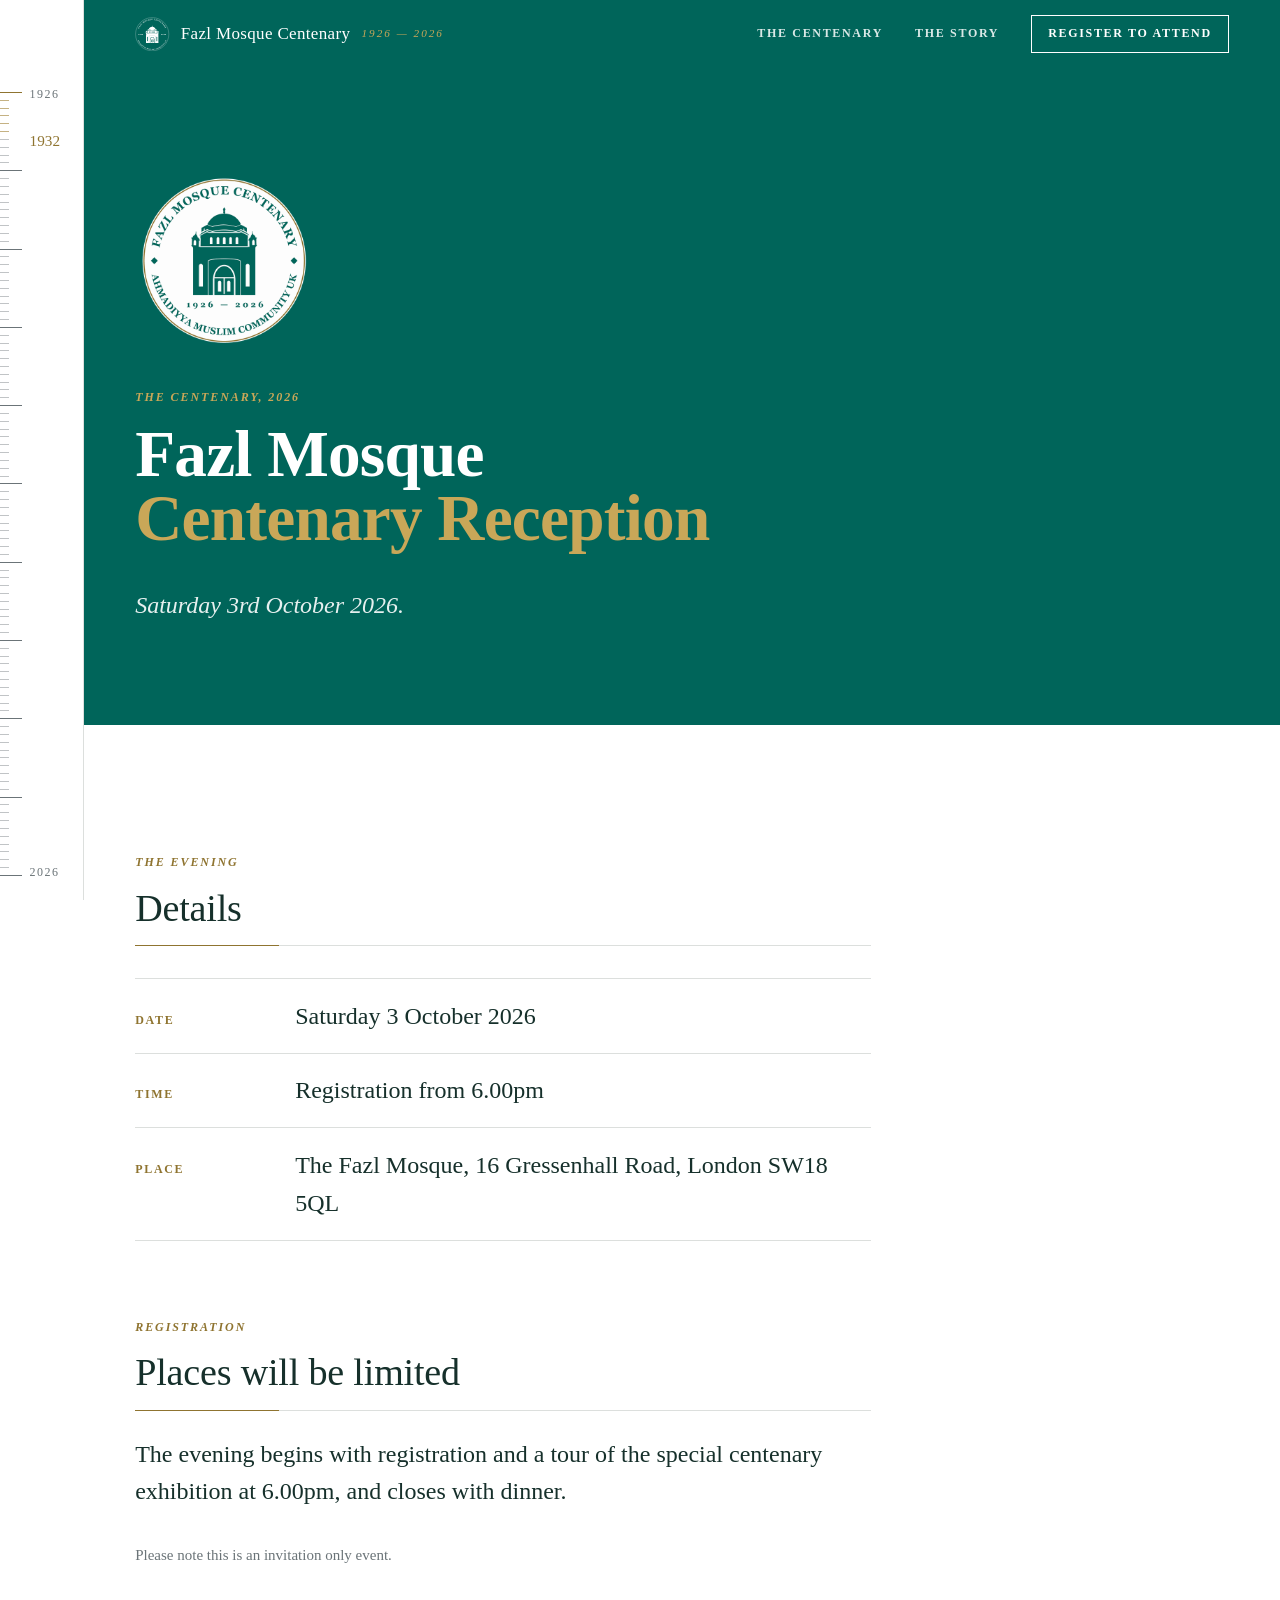
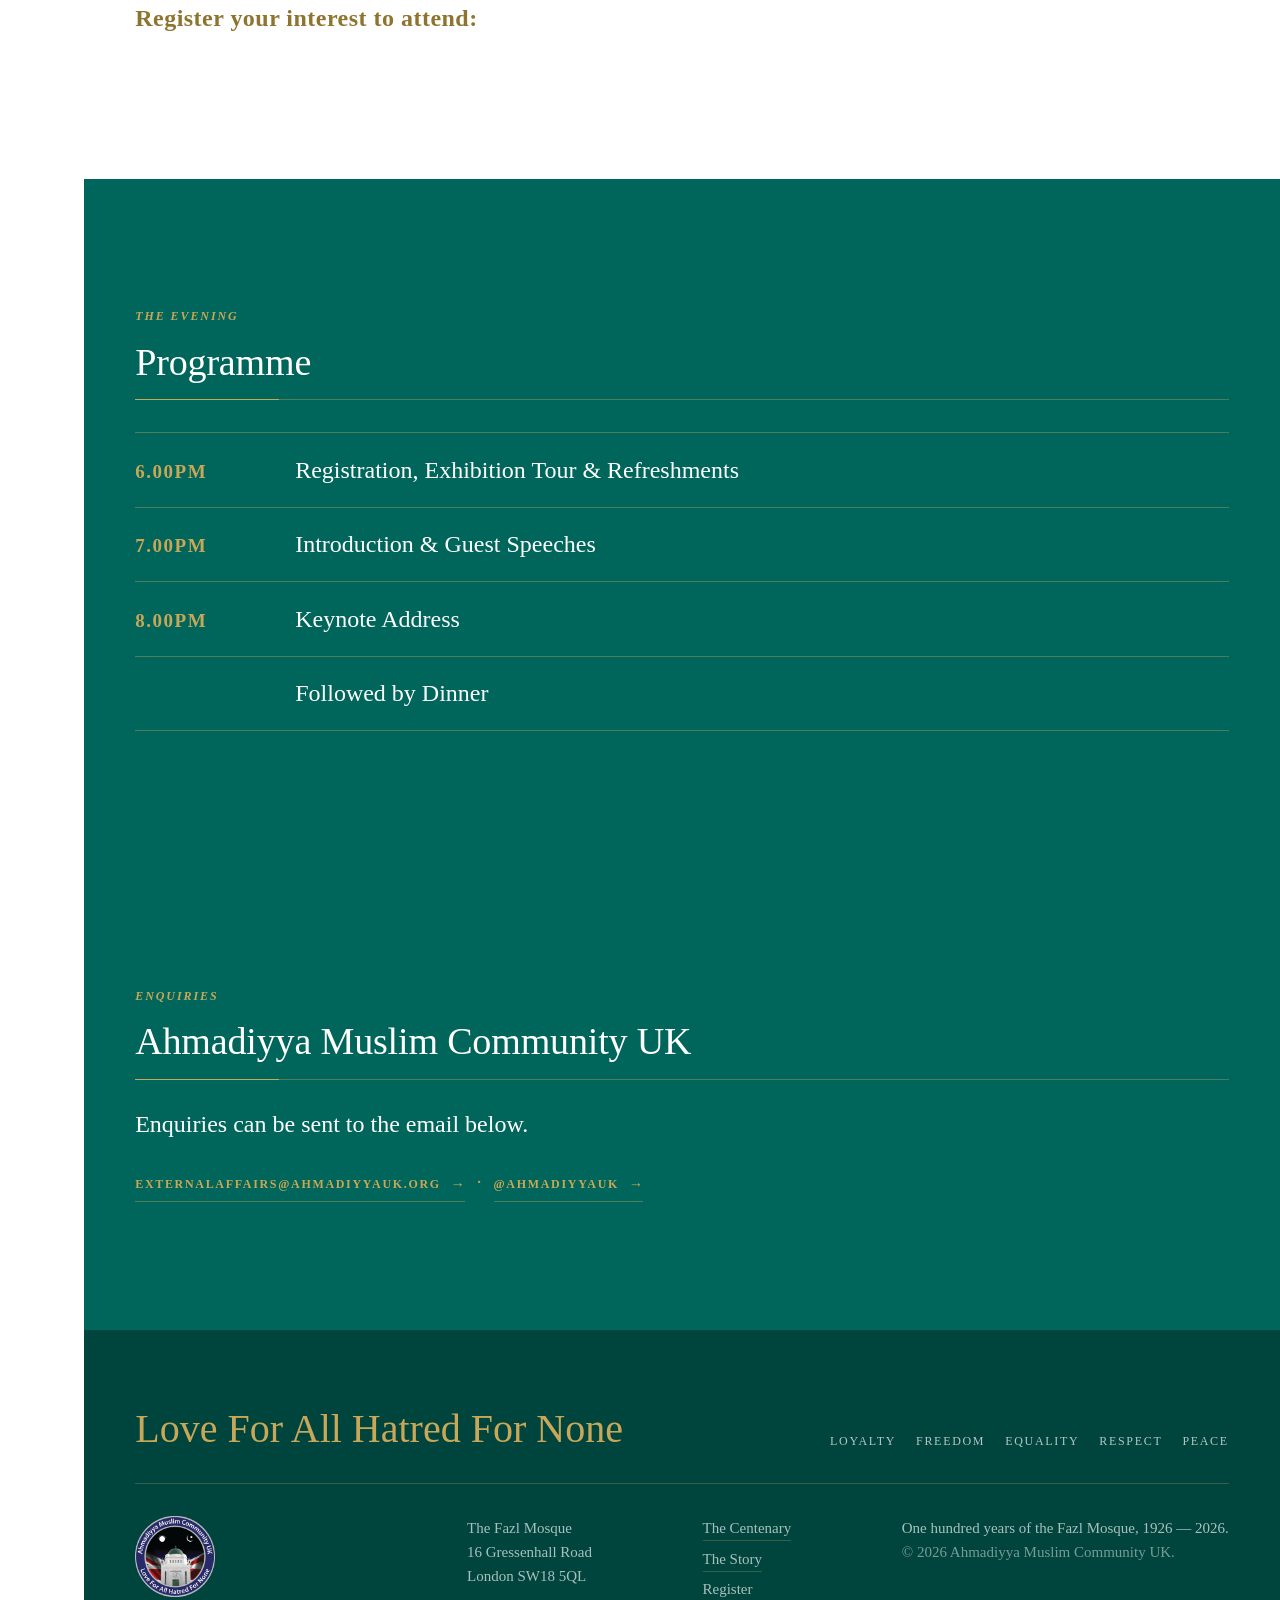
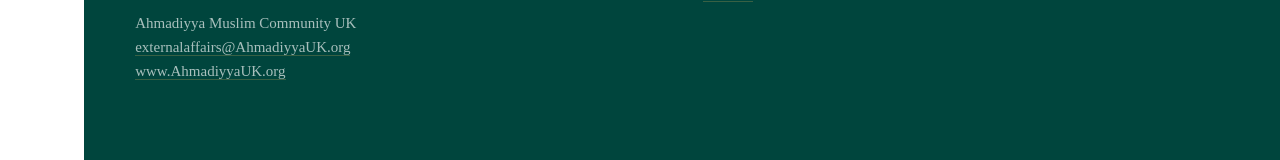
==== register/index.html @ 5133e979 "Rename the visit page to register The page is about registering, so the address and the footer link " ====
<!doctype html>
<html lang="en">
  <head>
    <meta name="robots" content="noindex, nofollow" />
    <meta charset="utf-8" />
    <meta name="viewport" content="width=device-width, initial-scale=1" />
    <title>Register — Fazl Mosque Centenary 1926 — 2026</title>
    <meta
      name="description"
      content="Details of the Fazl Mosque centenary in 2026, the venue in Southfields, and how to register when registration opens."
    />
    <meta name="theme-color" content="#00655a" />
    <meta property="og:type" content="website" />
    <meta property="og:title" content="Register — Fazl Mosque Centenary" />
    <meta
      property="og:description"
      content="Details of the Fazl Mosque centenary in 2026, the venue in Southfields, and how to register when registration opens."
    />
    <meta
      property="og:url"
      content="https://www.ahmadiyyauk.org/1926Centenary/register/"
    />
    <meta
      property="og:image"
      content="https://www.ahmadiyyauk.org/1926Centenary/assets/mosque-today.wGWmuRkt.jpg"
    />
    <link rel="icon" href="../assets/amc-uk-logo-web.CEkUakyf.png" />
    <link rel="stylesheet" href="../assets/index.jeYOXMak.css" />
  </head>

  <body>
    <a class="skip" href="#main">Skip to content</a>
    <aside class="rail" aria-hidden="true">
      <div class="rail-inner">
        <span class="rail-cap rail-cap--top" id="railCapTop">1926</span>
        <div class="rail-track">
          <span class="tick tick--decade"></span><span class="tick"></span
          ><span class="tick"></span><span class="tick"></span
          ><span class="tick"></span><span class="tick"></span
          ><span class="tick"></span><span class="tick"></span
          ><span class="tick"></span><span class="tick"></span
          ><span class="tick tick--decade"></span><span class="tick"></span
          ><span class="tick"></span><span class="tick"></span
          ><span class="tick"></span><span class="tick"></span
          ><span class="tick"></span><span class="tick"></span
          ><span class="tick"></span><span class="tick"></span
          ><span class="tick tick--decade"></span><span class="tick"></span
          ><span class="tick"></span><span class="tick"></span
          ><span class="tick"></span><span class="tick"></span
          ><span class="tick"></span><span class="tick"></span
          ><span class="tick"></span><span class="tick"></span
          ><span class="tick tick--decade"></span><span class="tick"></span
          ><span class="tick"></span><span class="tick"></span
          ><span class="tick"></span><span class="tick"></span
          ><span class="tick"></span><span class="tick"></span
          ><span class="tick"></span><span class="tick"></span
          ><span class="tick tick--decade"></span><span class="tick"></span
          ><span class="tick"></span><span class="tick"></span
          ><span class="tick"></span><span class="tick"></span
          ><span class="tick"></span><span class="tick"></span
          ><span class="tick"></span><span class="tick"></span
          ><span class="tick tick--decade"></span><span class="tick"></span
          ><span class="tick"></span><span class="tick"></span
          ><span class="tick"></span><span class="tick"></span
          ><span class="tick"></span><span class="tick"></span
          ><span class="tick"></span><span class="tick"></span
          ><span class="tick tick--decade"></span><span class="tick"></span
          ><span class="tick"></span><span class="tick"></span
          ><span class="tick"></span><span class="tick"></span
          ><span class="tick"></span><span class="tick"></span
          ><span class="tick"></span><span class="tick"></span
          ><span class="tick tick--decade"></span><span class="tick"></span
          ><span class="tick"></span><span class="tick"></span
          ><span class="tick"></span><span class="tick"></span
          ><span class="tick"></span><span class="tick"></span
          ><span class="tick"></span><span class="tick"></span
          ><span class="tick tick--decade"></span><span class="tick"></span
          ><span class="tick"></span><span class="tick"></span
          ><span class="tick"></span><span class="tick"></span
          ><span class="tick"></span><span class="tick"></span
          ><span class="tick"></span><span class="tick"></span
          ><span class="tick tick--decade"></span><span class="tick"></span
          ><span class="tick"></span><span class="tick"></span
          ><span class="tick"></span><span class="tick"></span
          ><span class="tick"></span><span class="tick"></span
          ><span class="tick"></span><span class="tick"></span
          ><span class="tick tick--decade"></span>
        </div>
        <div class="rail-clip">
          <div class="rail-track">
            <span class="tick tick--decade"></span><span class="tick"></span
            ><span class="tick"></span><span class="tick"></span
            ><span class="tick"></span><span class="tick"></span
            ><span class="tick"></span><span class="tick"></span
            ><span class="tick"></span><span class="tick"></span
            ><span class="tick tick--decade"></span><span class="tick"></span
            ><span class="tick"></span><span class="tick"></span
            ><span class="tick"></span><span class="tick"></span
            ><span class="tick"></span><span class="tick"></span
            ><span class="tick"></span><span class="tick"></span
            ><span class="tick tick--decade"></span><span class="tick"></span
            ><span class="tick"></span><span class="tick"></span
            ><span class="tick"></span><span class="tick"></span
            ><span class="tick"></span><span class="tick"></span
            ><span class="tick"></span><span class="tick"></span
            ><span class="tick tick--decade"></span><span class="tick"></span
            ><span class="tick"></span><span class="tick"></span
            ><span class="tick"></span><span class="tick"></span
            ><span class="tick"></span><span class="tick"></span
            ><span class="tick"></span><span class="tick"></span
            ><span class="tick tick--decade"></span><span class="tick"></span
            ><span class="tick"></span><span class="tick"></span
            ><span class="tick"></span><span class="tick"></span
            ><span class="tick"></span><span class="tick"></span
            ><span class="tick"></span><span class="tick"></span
            ><span class="tick tick--decade"></span><span class="tick"></span
            ><span class="tick"></span><span class="tick"></span
            ><span class="tick"></span><span class="tick"></span
            ><span class="tick"></span><span class="tick"></span
            ><span class="tick"></span><span class="tick"></span
            ><span class="tick tick--decade"></span><span class="tick"></span
            ><span class="tick"></span><span class="tick"></span
            ><span class="tick"></span><span class="tick"></span
            ><span class="tick"></span><span class="tick"></span
            ><span class="tick"></span><span class="tick"></span
            ><span class="tick tick--decade"></span><span class="tick"></span
            ><span class="tick"></span><span class="tick"></span
            ><span class="tick"></span><span class="tick"></span
            ><span class="tick"></span><span class="tick"></span
            ><span class="tick"></span><span class="tick"></span
            ><span class="tick tick--decade"></span><span class="tick"></span
            ><span class="tick"></span><span class="tick"></span
            ><span class="tick"></span><span class="tick"></span
            ><span class="tick"></span><span class="tick"></span
            ><span class="tick"></span><span class="tick"></span
            ><span class="tick tick--decade"></span><span class="tick"></span
            ><span class="tick"></span><span class="tick"></span
            ><span class="tick"></span><span class="tick"></span
            ><span class="tick"></span><span class="tick"></span
            ><span class="tick"></span><span class="tick"></span
            ><span class="tick tick--decade"></span>
          </div>
        </div>
        <span class="rail-year" id="railYear">1926</span>
        <span class="rail-cap rail-cap--bottom" id="railCapBottom">2026</span>
      </div>
    </aside>
    <header class="bar" id="bar">
      <a
        class="bar-mark"
        href="../"
        aria-label="Fazl Mosque Centenary 1926 — 2026"
      >
        <span class="seal bar-seal">
          <svg
            width="84mm"
            height="84mm"
            viewBox="0 0 480 480"
            role="img"
            aria-label="The Fazl Mosque Centenary 1926–2026 — London's first purpose-built mosque"
            style="display: block"
          >
            <g>
              <circle
                cx="240"
                cy="240"
                r="232"
                fill="none"
                stroke="currentColor"
                stroke-width="3"
              ></circle>
              <g
                transform="translate(148.7265159574468 119) scale(0.48404255319148937) translate(-351 -302)"
              >
                <g>
                  <path
                    d="M478.36,567.22l2.14,2.15.05,9.03h4.69s.25-9.15.25-9.15c2.5-1.35,2.77-4.21,5.5-4.3,1.24-.04,2.47.66,3.4,1.7l2.6,2.92.29,8.47,4.45-.05.22-8.6c2.92-2.27,2.87-4.85,6.44-4.32,1.21.18,2.13,1.08,2.85,2.33l2.12,2.1.11,8.49h4.37s.12-8.41.12-8.41c2.51-1.61,2.65-3.87,4.93-4.4,1.43-.34,2.92.15,3.99,1.31l2.9,3.14.14,9.02,4.7-.02-.06-9.23c2.94-2.06,2.95-4.92,6.53-4.33,1.18.2,1.92,1.27,2.88,2.27l2.09,2.18.08,8.91,4.5-.06.44-9.12c2.99-2.24,2.92-4.8,6.53-4.2,1.17.19,1.81,1.41,2.76,2.42l2.02,2.16.05,9,4.58-.05.2-9.33c3-1.94,2.92-4.88,6.57-4.19,1.24.23,2.05,1.14,2.78,2.43l1.94,1.93.15,8.98h4.72s.18-9.26.18-9.26c2.52-1.23,2.65-3.77,5.22-4.13,1.28-.18,2.55.21,3.44,1.18l3.01,3.29v9.01s4.42.01,4.42.01l.39-9.38c2.85-1.71,3.02-4.6,6.52-4.12,1.18.16,2.12,1.09,2.84,2.34l2.05,2.23.18,8.39h4.68s.12-8.67.12-8.67l2.12-2.02c.85-1.55,1.94-2.45,3.55-2.44,1.74,0,2.91.93,3.75,2.6l1.89,1.92.1,8.62h4.77s.16-8.44.16-8.44l2.26-2.68c1.02-1.21,2.08-2.06,3.57-1.98s2.61,1.02,3.47,2.5l2.09,2.17.04,8.44h4.87s.17-8.89.17-8.89c2.79-1.6,2.55-4.43,5.88-4.21,1.3.08,2.11,1.1,3.14,2.12l2.31,2.28.05,8.69h4.63s.17-8.64.17-8.64l2.46-2.69c.97-1.06,2.1-1.76,3.41-1.66s2.11,1.05,3.05,2.11l2.19,2.48.18,8.44,4.82.04.05-8.51,2.1-2.19c.81-1.48,1.94-2.39,3.47-2.38s2.72.84,3.55,2.28l2.12,2.13.27,12.74h3.86s.03-50.15.03-50.15c-.87-.35-1.51.16-1.88.69l-2.78,3.91c-.48.67-1.21,1.02-1.9.85-2.22-.52-1.07-3.8-2.94-4.19l-3.8-.8c-.67-.14-1.06-.76-1.22-1.15-.68-1.64,1.82-3.52,1.78-4.65l-1.1-34.01-4.03-.28-1.13-3,8.12-14.17,3.15-.08,2.68-6.73c.82-3.84,2.19-7.03,5-9.86,1.15-1.16,1.88-3.26,1.93-4.94l.32-10.41c.03-.85-1.12-1.52-.17-2.44.57-.56,1.15-1.2,2.05-.69.7.39,1.45,1.21.96,2.16-.4.77-.79,1.55-.6,2.54l1.34,7.3,1.87,2.89c.46,1.73,1.62,2.98,3,4l5.44,4.04c4.08,3.03,4.27,8.03,7.02,12.01l7.72.09-4.54,7.33.54,35.51,2.84.06c.22,2.35-1.08,4.37-2.84,5.81l-4.54,3.71c.23,2.23-1.09,4.07-1.46,6.3l-.07,268.66-113.49-.17.07-95.21c-.7-8.61-2.14-16.69-4.66-24.86-2.89-9.39-7.02-18.01-12.59-26.03-4.22-6.08-9.08-10.92-15.02-15.28-10.02-7.36-21.91-11.36-34.47-10.54-17.15,1.11-34.01,11.83-43.88,25.83-10.64,14.88-16.95,32.5-18.41,50.85l-.15,94.14c0,.51.04.72-.1.93-.11.16-.3.2-.82.2l-111.28.4c-.61,0-.91.11-1.28-.07-.22-.11-.14-.53-.14-1.15v-209.37s.08-58.4.08-58.4l-2.39-5.89-5.25-4.17c-1.24-1.53-2.38-2.93-1.94-5.1.79.11,1.56.31,2.54.06l.68-34.53-4.87-7.9c-.18-.29-.11-.48.03-.54.18-.08.59-.08.81-.08h5.84s3.22-4.83,3.22-4.83c3.63-7.93,9.4-9.03,12.2-12.14,1.38-1.53,2.74-3.52,3.13-5.57l1.62-8.61c.1-.54-1.16-1.32-.88-1.79.41-.68.83-1.25,1.3-1.55.86-.57,1.58.39,2.03.74,1.35,1.05.08,1.69,0,2.48-.4,3.68-.02,7.36.31,11.04.19,2.1,1.13,3.82,2.52,5.23,2.3,2.33,3.27,4.98,3.95,8.14.5,2.33,1.92,5.22,3.52,6.95,1.51.21,2.69.04,3.66,1.66l6.82,11.44c-.12,1.53-.69,2.94-1.36,4.3l-3.72.09-1.17,34.11,2.19,3.76c.32.55-.72,1.91-1.32,2.14-2.31.86-4.76-.52-4.94,2.24-.08,1.27-1.08,2.1-2.35,2.12-.96.02-1.6-.55-2.07-1.38l-.25-.44c-1.33-2.38-3.22-4.3-3.08-2.66l-.02,49.32,3.54.04c1.04.01,1.68-.76,1.72-1.79l.36-11.15c2.58-1.27,2.69-3.82,4.98-4.13,1.23-.16,2.58.23,3.45,1.27l2.7,3.22.18,8.7h4.32s.54-9.09.54-9.09c2.68-1.18,2.38-4.06,5.62-4.17,1.66-.06,3.01.88,3.82,2.46l1.98,2.19-.06,8.74,4.21-.02.67-9.22c2.95-1.64,2.88-4.68,6.52-4.1,1.36.22,2.07,1.39,2.95,2.67.6.87,1.77,1.41,1.79,2.71l.08,7.77,4.61-.02.34-9.17c2.8-1.31,2.65-4.28,6.12-4.08,1.42.08,2.29,1.14,3.34,2.32l1.98,2.22-.02,8.44,4.03.05c.25,0,.54-.05.55-.34l.23-8.28,1.89-1.94c.85-1.49,2.22-2.56,3.79-2.52,1.72.05,2.98,1.05,3.78,2.67l1.97,1.85.15,8.69,3.87.11c.31,0,.67-.1.67-.46l.1-8.37,2.06-2.07c.78-1.47,1.82-2.49,3.3-2.59,1.7-.12,3.03.74,3.9,2.28Z"
                    fill="currentColor"
                  />
                  <path
                    d="M714.49,518l-14.57.57-.44-19.37c.46-4.75,2.88-8.91,6.4-11.99,1.03-.43,1.86-.02,2.67.65,3.17,2.58,4.79,6.36,5.32,10.47l.62,19.67Z"
                    fill="var(--band-bg, var(--brand-dome-deep))"
                  />
                  <path
                    d="M378.54,519.62l-14.6-.53.92-20.78c.19-4.28,3.93-7.59,7.52-9.82,3.99,2.66,6.42,6.77,6.87,11.46l-.7,19.68Z"
                    fill="var(--band-bg, var(--brand-dome-deep))"
                  />
                  <polygon
                    points="674.57 532.5 637.79 532.51 637.54 523.02 440.46 523.01 440.3 532.49 404.1 532.51 405.02 481.03 403.45 477.41 403.51 463.39 441.04 444.56 451.49 448.01 626.41 447.98 637.31 444.76 675.02 463.19 675.12 477.75 673.94 480.7 674.57 532.5"
                    fill="currentColor"
                  />
                  <path
                    d="M543.7,401.07c-24.9-.96-49.06,2.29-72.61,9.67l-28.28-10.99c2.58-5.33,5.55-10.06,8.93-14.8,4.9-6.85,10.06-13.17,16.2-18.95,19.05-17.89,42.05-26.2,67.9-27.26l.9-2.11-2.54-2.74c-1.13-1.22.95-2.31.92-3.24l-.37-9.66c-.04-1.05-.95-1.99-1.45-2.76-1.88-2.9.45-3.94,2.05-6-.86-2.14-.32-4.29,1.86-5.32.3-.14.74-.46.92-.66.21-.23-.27-1.1-.12-1.39l1.61-3.19c.47,1.34.67,1.96,1.31,2.97l.44,1.63c2.1.68,3.74,2.7,3.29,4.88l-.46,1.21c-.2.52,2.57,1.56,2.8,3.22.42,2.93-2.33,3.83-2.37,5.09l-.22,8.76c-.02.81.39,1.53.9,2.05,1.66,1.71-.93,2.79-2.42,5.09.22.73.52,1.38.99,2.02,26.14,1.32,49.3,9.78,68.27,28.04,9.82,9.47,17.57,20.72,23.52,32.97l-28.34,12.37c-20.62-6.14-41.76-10-63.64-10.9Z"
                    fill="currentColor"
                  />
                  <path
                    d="M607.32,438.22l-29.08-6.06c-26.31-4.2-52.77-4.04-79,.6l-27.64,4.9-29.42-10.78-14.44,6.96.04-9.51c0-.48-.12-1-.35-1.18-.39-.32-1.05-.36-1.6-.11-1.55.69-2.14,2.35-2.33,4.01l-.37,8.79-13.66,6.87-.08-22.66,5.74-3.2,27.44-14.64,29.48,12.13c21.76-6.84,43.89-10.4,66.55-10.58,23.43.24,46.5,3.9,68.83,10.74l28.3-12.5,33.56,17.46.2,23.33-14.36-7.02-.54-7.94c.03-3.03-1.8-5.78-3.56-5.16-.43.15-.85.79-.84,1.44l.2,9.48-14.2-6.78-28.86,11.4Z"
                    fill="currentColor"
                  />
                  <path
                    d="M536.66,442.55l-64.64-.05,27.56-5.48c29.5-4.75,61-2.98,90.32,2.39l16.59,3.12h-69.83Z"
                    fill="currentColor"
                  />
                  <path
                    d="M680.89,460.44l-11.89-5.9-31.27-15.77c-.98-.5-1.6-.38-2.53-.04l-9.15,3.39-18.65.39,10.95-3.85,16.51-5.62c.81-.28,1.72-.29,2.5.09l14.93,7.24,19.74,9.39.8,3.85,9.1,4.62c.28.68-.4,1.77-1.03,2.2Z"
                    fill="currentColor"
                  />
                  <path
                    d="M438.1,434.7c3.28-.78,4.94-.81,8.32.06,6,1.75,11.91,3.72,17.73,5.9.62.26.85,1.05.42,1.61l-12.36.14c-3.25-1.69-6.59-3.21-10.02-4.58l-.84.02c-4.3,2.4-8.6,4.77-12.88,7.11-3.56,1.86-7.06,3.9-10.5,6.11-3.38,1.44-6.68,3.12-9.9,5.03-.97.32-1.11,0-1.41-.77-.85-2.19,1.82-4.73,3.25-5.95,7.61-3.54,15.03-7.36,22.26-11.46,1.07-.11,1.86-.6,2.37-1.47l3.57-1.74Z"
                    fill="currentColor"
                  />
                  <path
                    d="M434.53,436.44c-.03.58-.15,1.16-.43,1.4-.36.3-1.08.18-1.66.26-.75.1-1.22,1.3-1.86,1.61l-5.82,2.9-2.35,1.23-7.26,3.65c-1.46.73-2.83,1.52-4.39,1.92-.63.16-.76,1.1-1.09,1.31-1.68,1.1-2.99,2.71-2.34,4.94l3.6-1.7c1.16-.96,1.57-1.37,3.11-1.79.77-.21,1.64-1.64,2.9-1.32,1.36.34,1.72-1.3,2.33-1.62,1.11-.57,2.42-1.05,3.56-1.71l3.14-1.82c.51-.3,1.43-.79,1.86-1.36,1.57.12,2.82-1.06,4.04-1.8l5.29-3.19,4.78-2.44c.96.45,1.82,1.33,2.81,1.43,1.32.14,1.87.82,3.01,1.3l2.5,1.03c.85.35,1.56.65,2.04,1.56l11.65-.08c.22,0,.19-.89-.08-.93-.14-.02-.4-.09-.65-.21l-4.37-2c-1.04-.47-1.58-.84-2.86-.8-.58.02-1.77-.6-2.31-.74l-2.56-.65c-3.24-1.28-6.56-2.73-10.2-1.99-1.02.21-2.01.83-2.82-.14,1.08-.53,2.74-1.83,4.14-1.6l14.32,4.38,15.02,5.03-19.71.1-10.24-4.26-42.86,23.71c-.91-.28-1.4-.8-1.8-1.44l9.1-5,.3-3.12c.15-1.58.99-2.39,2.35-3.08l25.82-12.98Z"
                    fill="currentColor"
                  />
                  <rect
                    x="379.24"
                    y="527.63"
                    width="327.74"
                    height="63.23"
                    fill="currentColor"
                  />
                  <rect
                    x="434.48"
                    y="487.03"
                    width="209.06"
                    height="52.72"
                    fill="currentColor"
                  />
                  <rect
                    x="395.42"
                    y="635.84"
                    width="22.13"
                    height="117.6"
                    fill="var(--band-bg, var(--brand-dome-deep))"
                  />
                  <circle
                    cx="406.49"
                    cy="635.84"
                    r="11.06"
                    fill="var(--band-bg, var(--brand-dome-deep))"
                  />
                  <rect
                    x="662.81"
                    y="635.84"
                    width="22.13"
                    height="117.6"
                    fill="var(--band-bg, var(--brand-dome-deep))"
                  />
                  <circle
                    cx="673.87"
                    cy="635.84"
                    r="11.06"
                    fill="var(--band-bg, var(--brand-dome-deep))"
                  />
                  <rect
                    x="532.3"
                    y="481.67"
                    width="15.4"
                    height="29.26"
                    fill="var(--band-bg, var(--brand-dome-deep))"
                  />
                  <ellipse
                    cx="540"
                    cy="481.67"
                    rx="7.7"
                    ry="9.85"
                    fill="var(--band-bg, var(--brand-dome-deep))"
                  />
                  <rect
                    x="496.1"
                    y="481.82"
                    width="15.4"
                    height="29.26"
                    fill="var(--band-bg, var(--brand-dome-deep))"
                  />
                  <ellipse
                    cx="503.8"
                    cy="481.82"
                    rx="7.7"
                    ry="9.85"
                    fill="var(--band-bg, var(--brand-dome-deep))"
                  />
                  <rect
                    x="457.09"
                    y="481.67"
                    width="15.4"
                    height="29.26"
                    fill="var(--band-bg, var(--brand-dome-deep))"
                  />
                  <ellipse
                    cx="464.79"
                    cy="481.67"
                    rx="7.7"
                    ry="9.85"
                    fill="var(--band-bg, var(--brand-dome-deep))"
                  />
                  <rect
                    x="568.5"
                    y="481.67"
                    width="15.4"
                    height="29.26"
                    fill="var(--band-bg, var(--brand-dome-deep))"
                  />
                  <ellipse
                    cx="576.2"
                    cy="481.67"
                    rx="7.7"
                    ry="9.85"
                    fill="var(--band-bg, var(--brand-dome-deep))"
                  />
                  <rect
                    x="604.7"
                    y="481.67"
                    width="15.4"
                    height="29.26"
                    fill="var(--band-bg, var(--brand-dome-deep))"
                  />
                  <ellipse
                    cx="612.4"
                    cy="481.67"
                    rx="7.7"
                    ry="9.85"
                    fill="var(--band-bg, var(--brand-dome-deep))"
                  />
                  <line
                    x1="402.49"
                    y1="526.11"
                    x2="675.53"
                    y2="526.11"
                    fill="none"
                    stroke="var(--band-bg, var(--brand-dome-deep))"
                    stroke-width="5"
                    stroke-miterlimit="10"
                  />
                  <rect
                    x="361.5"
                    y="794.7"
                    width="356.13"
                    height="8"
                    fill="currentColor"
                  />
                  <path
                    d="M447.65,802.7 L447.65,608.98 A92.35,13.99 0 0 1 632.3499999999999,608.98 L632.3499999999999,802.7"
                    fill="none"
                    stroke="var(--band-bg, var(--brand-dome-deep))"
                    stroke-width="3.5"
                    stroke-miterlimit="10"
                  />
                  <rect
                    x="467.31"
                    y="603.24"
                    width="145.08"
                    height="22.51"
                    fill="currentColor"
                  />
                  <rect
                    x="469.56500000000005"
                    y="624"
                    width="140"
                    height="178.70000000000005"
                    fill="currentColor"
                  />
                  <path
                    d="M475.56500000000005,802.7 L475.56500000000005,714 A64,84 0 0 1 603.565,714 L603.565,802.7 Z"
                    fill="var(--band-bg, var(--brand-dome-deep))"
                  />
                  <path
                    d="M483.56500000000005,802.7 L483.56500000000005,714 A56,76 0 0 1 595.565,714 L595.565,802.7 Z"
                    fill="currentColor"
                  />
                  <rect
                    x="484.52"
                    y="700"
                    width="110.08"
                    height="7"
                    fill="var(--band-bg, var(--brand-dome-deep))"
                  />
                  <rect
                    x="536.065"
                    y="707"
                    width="7"
                    height="88.70000000000005"
                    fill="var(--band-bg, var(--brand-dome-deep))"
                  />
                  <rect
                    x="503.81500000000005"
                    y="730.5"
                    width="19"
                    height="51.200000000000045"
                    fill="var(--band-bg, var(--brand-dome-deep))"
                  />
                  <circle
                    cx="513.315"
                    cy="730.5"
                    r="9.5"
                    fill="var(--band-bg, var(--brand-dome-deep))"
                  />
                  <rect
                    x="556.315"
                    y="730.5"
                    width="19"
                    height="51.200000000000045"
                    fill="var(--band-bg, var(--brand-dome-deep))"
                  />
                  <circle
                    cx="565.815"
                    cy="730.5"
                    r="9.5"
                    fill="var(--band-bg, var(--brand-dome-deep))"
                  />
                </g>
              </g>
              <g>
                <defs>
                  <path
                    id="fm-top"
                    d="M 42.599999999999994,240 A 197.4,197.4 0 1 1 437.4,240"
                  ></path>
                  <path
                    id="fm-bot"
                    d="M 20.5,240 A 219.5,219.5 0 0 0 459.5,240"
                  ></path>
                </defs>
                <text
                  fill="currentColor"
                  font-family="Georgia, &#34;Times New Roman&#34;, serif"
                  font-size="28.1"
                  font-weight="700"
                  letter-spacing="3.75"
                >
                  <textPath
                    href="#fm-top"
                    startOffset="50%"
                    text-anchor="middle"
                  >
                    FAZL MOSQUE CENTENARY
                  </textPath>
                </text>
                <text
                  fill="currentColor"
                  font-family="Georgia, &#34;Times New Roman&#34;, serif"
                  font-size="22.6"
                  font-weight="700"
                  letter-spacing="2.7"
                >
                  <textPath
                    href="#fm-bot"
                    startOffset="50%"
                    text-anchor="middle"
                  >
                    AHMADIYYA MUSLIM COMMUNITY UK
                  </textPath>
                </text>
                <g
                  fill="currentColor"
                  font-family="Georgia, &#34;Times New Roman&#34;, serif"
                  font-size="32"
                  font-weight="700"
                  letter-spacing="2"
                >
                  <text x="80" y="250.8928" text-anchor="middle">1926</text>
                  <text x="400" y="250.8928" text-anchor="middle">2026</text>
                </g>
              </g>
            </g>
          </svg>
        </span>
        <span class="bar-name">Fazl Mosque Centenary</span>
        <span class="bar-years">1926 — 2026</span>
      </a>
      <nav class="bar-nav" aria-label="Primary">
        <a href="../">The Centenary</a
        ><a href="../story/">The Story</a>
        <a class="bar-cta" href="../register/" aria-label="Register to Attend"
          >Register<span class="bar-cta-rest"> to Attend</span></a
        >
      </nav>
      <span class="bar-progress" aria-hidden="true"></span>
    </header>
    <main id="main">
      <header class="pagehead">
        <div class="shell">
          <img
            class="hero-logo"
            src="../assets/fazl-mosque-centenary-logo.YpLPj1mH.png"
            alt="Fazl Mosque Centenary 1926 — 2026, Ahmadiyya Muslim Community UK"
            width="512"
            height="512"
          />
          <p class="kicker">The centenary, 2026</p>
          <h1 class="hero-title">
            <span><i>Fazl Mosque</i></span
            ><span><i>Centenary Reception</i></span>
          </h1>
          <p class="pagehead-standfirst">Saturday 3rd October 2026.</p>
        </div>
      </header>
      <section class="band">
        <div class="shell">
          <div class="visit-column">
            <div class="rv">
              <p class="kicker">The evening</p>
              <h2 class="display ruled">Details</h2>
              <dl class="ledger">
                <div>
                  <dt>Date</dt>
                  <dd>Saturday 3 October 2026</dd>
                </div>
                <div>
                  <dt>Time</dt>
                  <dd>Registration from 6.00pm</dd>
                </div>
                <div>
                  <dt>Place</dt>
                  <dd>The Fazl Mosque, 16 Gressenhall Road, London SW18 5QL</dd>
                </div>
              </dl>
            </div>
            <div class="rv register-block" style="--i: 1">
              <p class="kicker">Registration</p>
              <h2 class="display ruled">Places will be limited</h2>
              <p class="lede" style="margin: 1.6rem 0 2rem">
                The evening begins with registration and a tour of the special
                centenary exhibition at 6.00pm, and closes with dinner.
              </p>
              <p class="small" style="margin: 0">
                Please note this is an invitation only event.
              </p>
              <p class="register-label">Register your interest to attend:</p>
              <div class="register-form">
                <script
                  src="https://www.cognitoforms.com/f/seamless.js"
                  data-key="_VXtg_3ApE6WDO9IGVdzrA"
                  data-form="90"
                ></script>
              </div>
            </div>
          </div>
        </div>
      </section>
      <section class="band band--green">
        <div class="shell">
          <div class="rv">
            <p class="kicker">The evening</p>
            <h2 class="display ruled">Programme</h2>
          </div>
          <dl class="ledger ledger--times rv" style="--i: 1">
            <div>
              <dt>6.00pm</dt>
              <dd>Registration, Exhibition Tour &amp; Refreshments</dd>
            </div>
            <div>
              <dt>7.00pm</dt>
              <dd>Introduction &amp; Guest Speeches</dd>
            </div>
            <div>
              <dt>8.00pm</dt>
              <dd>Keynote Address</dd>
            </div>
            <div>
              <dt></dt>
              <dd>Followed by Dinner</dd>
            </div>
          </dl>
        </div>
      </section>
      <section class="band band--green">
        <div class="shell rv">
          <p class="kicker">Enquiries</p>
          <h2 class="display ruled">Ahmadiyya Muslim Community UK</h2>
          <p class="lede measure" style="margin: 1.6rem 0 1.5rem">
            Enquiries can be sent to the email below.
          </p>
          <p class="contact-lines">
            <a class="link" href="mailto:externalaffairs@ahmadiyyauk.org"
              >externalaffairs@ahmadiyyauk.org</a
            >
            <span aria-hidden="true">·</span>
            <a class="link" href="https://x.com/AhmadiyyaUK"> @AhmadiyyaUK </a>
          </p>
        </div>
      </section>
    </main>
    <footer class="foot">
      <div class="shell">
        <div class="foot-top">
          <p class="foot-motto">Love For All Hatred For None</p>
          <ul class="foot-values">
            <li>Loyalty</li>
            <li>Freedom</li>
            <li>Equality</li>
            <li>Respect</li>
            <li>Peace</li>
          </ul>
        </div>
        <div class="foot-bottom">
          <div class="stack-s">
            <img
              class="foot-logo"
              src="../assets/amc-uk-logo-web.CEkUakyf.png"
              alt="Ahmadiyya Muslim Community UK"
            />
            <p style="margin: 0">
              Ahmadiyya Muslim Community UK<br />
              <a href="mailto:externalaffairs@AhmadiyyaUK.org"
                >externalaffairs@AhmadiyyaUK.org</a
              ><br />
              <a href="https://www.AhmadiyyaUK.org">www.AhmadiyyaUK.org</a>
            </p>
          </div>
          <p style="margin: 0">
            The Fazl Mosque<br />
            16 Gressenhall Road<br />
            London SW18 5QL
          </p>
          <nav
            class="stack-s"
            aria-label="Secondary"
            style="display: grid; gap: 0.35rem"
          >
            <a href="../">The Centenary</a
            ><a href="../story/">The Story</a
            ><a href="../register/">Register</a>
          </nav>
          <p style="margin: 0; max-width: 22rem">
            One hundred years of the Fazl Mosque, 1926 — 2026.<br />
            <span style="opacity: 0.7"
              >© 2026 Ahmadiyya Muslim Community UK.</span
            >
          </p>
        </div>
      </div>
    </footer>
    <script type="module">
      const A = document.getElementById("bar"),
        x = document.getElementById("railYear"),
        v = document.getElementById("railCapTop"),
        E = document.getElementById("railCapBottom"),
        B = document.querySelector(".hero, .pagehead"),
        m = document.documentElement,
        l = [...document.querySelectorAll("[data-year]")]
          .map((e) => ({ el: e, year: parseInt(e.dataset.year, 10) }))
          .filter((e) => Number.isFinite(e.year));
      let M = !1;
      function S() {
        M = !1;
        const e = m.scrollHeight - window.innerHeight,
          r = e > 0 ? Math.min(1, Math.max(0, window.scrollY / e)) : 0;
        m.style.setProperty("--p", (r * 100).toFixed(2) + "%");
        let a = r,
          b = 1926 + Math.round(r * 100);
        if (l.length) {
          const f = window.scrollY + window.innerHeight * 0.35,
            t = [];
          for (let o = 0; o < l.length;) {
            const h = l[o].el.getBoundingClientRect().top + window.scrollY;
            let i = o,
              w = 0;
            for (
              ;
              i < l.length &&
              Math.abs(
                l[i].el.getBoundingClientRect().top + window.scrollY - h,
              ) < 2;
            )
              ((w = Math.max(w, l[i].el.offsetHeight)), i++);
            const H = i - o;
            for (let p = o; p < i; p++)
              t.push({ y: l[p].year, pos: h + ((p - o) / H) * w });
            o = i;
          }
          let n = 0;
          for (; n < t.length - 1 && t[n + 1].pos <= f;) n++;
          let y = t[n].y;
          if (f > t[n].pos && n < t.length - 1) {
            const o = t[n + 1].pos - t[n].pos,
              h = o > 0 ? Math.min(1, (f - t[n].pos) / o) : 0;
            y = t[n].y + h * (t[n + 1].y - t[n].y);
          }
          ((b = Math.round(y)),
            (a = Math.min(1, Math.max(0, (y - 1926) / 100))));
        }
        ((d = a), (u = b), g || ((g = !0), requestAnimationFrame(F)));
        const q =
            parseFloat(getComputedStyle(m).getPropertyValue("--bar-h")) * 16 ||
            68,
          C = B ? B.offsetHeight - q : 24;
        A.classList.toggle("is-stuck", window.scrollY > C);
      }
      let d = 0,
        u = 1926,
        s = null,
        c = null,
        g = !1;
      function F() {
        s === null && ((s = d), (c = u));
        const e = 0.18;
        ((s += (d - s) * e), (c += (u - c) * e));
        const r = Math.abs(d - s),
          a = Math.abs(u - c);
        (r < 4e-4 && a < 0.4 && ((s = d), (c = u), (g = !1)),
          m.style.setProperty("--rp", (s * 100).toFixed(2) + "%"),
          x && (x.textContent = String(Math.round(c))),
          v && (v.style.opacity = s < 0.05 ? "0" : "1"),
          E && (E.style.opacity = s > 0.95 ? "0" : "1"),
          g && requestAnimationFrame(F));
      }
      function Y() {
        M || ((M = !0), requestAnimationFrame(S));
      }
      addEventListener("scroll", Y, { passive: !0 });
      addEventListener("resize", Y, { passive: !0 });
      S();
      const I = document.querySelectorAll(".rv, .ruled");
      if (
        !matchMedia("(prefers-reduced-motion: reduce)").matches &&
        "IntersectionObserver" in window
      ) {
        const e = new IntersectionObserver(
          (r) => {
            for (const a of r)
              a.isIntersecting &&
                (a.target.classList.add("in"), e.unobserve(a.target));
          },
          { rootMargin: "0px 0px -12% 0px", threshold: 0.08 },
        );
        I.forEach((r) => e.observe(r));
      } else I.forEach((e) => e.classList.add("in"));
    </script>
  </body>
</html>
---- assets/index.jeYOXMak.css ----
:root {
  --brand-ink: #16302b;
  --brand-paper: #ffffff;
  --brand-accent: #00655a;
  --brand-accent-2: #c9a758;
  --brand-muted: #6b7478;
  --brand-line: #dcdfdd;
  --brand-dome: #00655a;
  --brand-dome-deep: #00453d;
  --brand-finial: #c9a758;
  --brand-finial-deep: #8f7430;
  --brand-render: #ffffff;
  --brand-stone: #6b7478;
  --brand-stone-pale: #eef0ef;
  --brand-font-display: "TheSeasons", "Didot", "Bodoni 72", Georgia, serif;
  --brand-font-body:
    "AGaramondPro", "EB Garamond", Georgia, "Times New Roman", serif;
  --brand-font-serif: "AGaramondPro", "EB Garamond", Georgia, serif;
  --brand-font-mark: "Didot", "Bodoni 72", Georgia, serif;
  --brand-font-mono: "Menlo", "SFMono-Regular", ui-monospace, monospace;
}
:root {
  color-scheme: light;
  --t-hero: clamp(2.5rem, 1.1rem + 6.4vw, 7rem);
  --t-xl: clamp(2rem, 1.15rem + 3.4vw, 4.1rem);
  --t-lg: clamp(1.5rem, 1.1rem + 1.6vw, 2.4rem);
  --t-md: clamp(1.2rem, 1.05rem + 0.6vw, 1.5rem);
  --t-body: clamp(1.0625rem, 1rem + 0.28vw, 1.1875rem);
  --t-sm: 0.9375rem;
  --t-xs: 0.75rem;
  --pad: clamp(1.25rem, 4vw, 3.5rem);
  --shell: min(100% - 2 * var(--pad), 76rem);
  --measure: 34rem;
  --rail-w: 5.25rem;
  --bar-h: 4.25rem;
  --gap-xs: 0.5rem;
  --gap-s: 1rem;
  --gap-m: 2rem;
  --gap-l: clamp(3rem, 6vw, 5.5rem);
  --gap-xl: clamp(4.5rem, 10vw, 9rem);
  --ease: cubic-bezier(0.22, 0.61, 0.36, 1);
}
*,
*:before,
*:after {
  box-sizing: border-box;
}
html {
  -webkit-text-size-adjust: 100%;
  scroll-behavior: smooth;
}
body {
  margin: 0;
  background: var(--brand-render);
  color: var(--brand-ink);
  font-family: var(--brand-font-body);
  font-size: var(--t-body);
  line-height: 1.6;
  text-rendering: optimizeLegibility;
  -webkit-font-smoothing: antialiased;
  hanging-punctuation: first last;
}
img {
  display: block;
  max-width: 100%;
  height: auto;
}
a {
  color: inherit;
}
:focus-visible {
  outline: 2px solid var(--brand-finial);
  outline-offset: 3px;
}
::selection {
  background: var(--brand-finial);
  color: var(--brand-dome-deep);
}
.band {
  --fg: var(--brand-ink);
  --fg-soft: var(--brand-stone);
  --gold: var(--brand-finial-deep);
  --rule: var(--brand-line);
  --band-bg: var(--brand-render);
  position: relative;
  background: var(--band-bg);
  color: var(--fg);
  padding-block: var(--gap-xl);
}
.band--pale {
  --band-bg: var(--brand-stone-pale);
  background: var(--band-bg);
}
.band--green {
  --fg: #ffffff;
  --fg-soft: rgba(255, 255, 255, 0.74);
  --gold: var(--brand-finial);
  --rule: rgba(201, 167, 88, 0.38);
  --band-bg: var(--brand-dome);
  background: var(--band-bg);
  color: var(--fg);
}
.band--deep {
  --fg: #ffffff;
  --fg-soft: rgba(255, 255, 255, 0.7);
  --gold: var(--brand-finial);
  --rule: rgba(201, 167, 88, 0.3);
  --band-bg: var(--brand-dome-deep);
  background: var(--band-bg);
  color: var(--fg);
}
.band--tight {
  padding-block: var(--gap-l);
}
.shell {
  width: var(--shell);
  margin-inline: auto;
}
.measure {
  max-width: var(--measure);
}
.display {
  font-family: var(--brand-font-display);
  font-weight: 400;
  line-height: 1.02;
  letter-spacing: -0.005em;
  text-wrap: balance;
  margin: 0;
}
h1.display {
  font-size: var(--t-xl);
}
h2.display {
  font-size: var(--t-lg);
}
.kicker {
  margin: 0 0 var(--gap-s);
  font-family: var(--brand-font-body);
  font-size: var(--t-xs);
  font-weight: 600;
  font-style: italic;
  letter-spacing: 0.16em;
  text-transform: uppercase;
  color: var(--gold);
}
.standfirst {
  font-size: var(--t-md);
  line-height: 1.5;
  font-style: italic;
  color: var(--fg);
  margin: 0;
}
.prose p {
  margin: 0 0 1.1em;
}
.prose p:last-child {
  margin-bottom: 0;
}
.prose b {
  font-weight: 600;
}
.prose i {
  font-style: italic;
}
.ruled {
  padding-bottom: 1.1rem;
  border-bottom: 1px solid var(--rule);
  position: relative;
}
.ruled:after {
  content: "";
  position: absolute;
  left: 0;
  bottom: -1px;
  height: 1px;
  width: 0;
  background: var(--gold);
  transition: width 1.1s var(--ease) 0.15s;
}
.rv.in .ruled:after,
.ruled.in:after {
  width: min(9rem, 40%);
}
.lede {
  font-size: var(--t-md);
  line-height: 1.55;
}
.small {
  font-size: var(--t-sm);
  color: var(--fg-soft);
}
.tbc {
  display: inline-block;
  font-size: var(--t-xs);
  font-style: italic;
  letter-spacing: 0.1em;
  text-transform: uppercase;
  color: var(--gold);
  border: 1px dashed var(--rule);
  padding: 0.35em 0.7em;
  border-radius: 2px;
}
body {
  --top-ground: var(--brand-dome-deep);
}
body:has(.pagehead) {
  --top-ground: var(--brand-dome);
}
.bar {
  --band-bg: var(--top-ground, var(--brand-dome-deep));
  position: fixed;
  inset: 0 0 auto;
  z-index: 60;
  height: var(--bar-h);
  display: flex;
  align-items: center;
  gap: var(--gap-m);
  padding-inline: var(--pad);
  color: #fff;
  transition:
    background 0.4s var(--ease),
    color 0.4s var(--ease),
    box-shadow 0.4s var(--ease);
}
.bar.is-stuck {
  --band-bg: var(--brand-render);
  background: #fffffff5;
  color: var(--brand-ink);
  box-shadow: 0 1px 0 var(--brand-line);
  backdrop-filter: saturate(160%) blur(8px);
}
.bar-mark {
  display: flex;
  align-items: center;
  gap: 0.7rem;
  text-decoration: none;
  white-space: nowrap;
}
.bar-name {
  font-family: var(--brand-font-display);
  font-size: 1.0625rem;
  letter-spacing: 0.02em;
}
.bar-years {
  font-family: var(--brand-font-body);
  font-size: 0.7rem;
  font-style: italic;
  letter-spacing: 0.18em;
  color: var(--brand-finial);
}
.bar.is-stuck .bar-years {
  color: var(--brand-finial-deep);
}
.seal {
  display: block;
  line-height: 0;
}
.seal svg {
  width: var(--seal, 9rem);
  height: var(--seal, 9rem);
}
.bar-seal {
  --seal: 2.15rem;
  flex: none;
}
.seal--head {
  --seal: clamp(4.25rem, 5.5vw, 6.25rem);
  color: var(--brand-finial);
  margin-bottom: clamp(1.25rem, 2.5vw, 2rem);
}
/* Hero mark: the supplied centenary logo, sized to match the seal it replaces. */
.hero-logo {
  width: clamp(8rem, 14vw, 15rem);
  height: auto;
  margin-bottom: clamp(1.5rem, 3vw, 2.5rem);
}
.seal--hero {
  --seal: clamp(6rem, 9.5vw, 10rem);
  margin-bottom: clamp(1.5rem, 3vw, 2.5rem);
}
.bar-nav {
  margin-left: auto;
  display: flex;
  align-items: center;
  gap: clamp(1rem, 2.5vw, 2.25rem);
}
.bar-nav a {
  text-decoration: none;
  font-size: var(--t-xs);
  font-weight: 600;
  letter-spacing: 0.14em;
  text-transform: uppercase;
  padding-block: 0.4rem;
  border-bottom: 1px solid transparent;
  transition:
    border-color 0.25s var(--ease),
    opacity 0.25s var(--ease);
  opacity: 0.85;
}
.bar-nav a:hover {
  opacity: 1;
  border-bottom-color: currentColor;
}
.bar-nav a[aria-current="page"] {
  opacity: 1;
  border-bottom-color: var(--brand-finial);
}
.bar.is-stuck .bar-nav a[aria-current="page"] {
  border-bottom-color: var(--brand-finial-deep);
}
.bar-cta {
  border: 1px solid currentColor;
  padding: 0.55rem 1rem !important;
  border-bottom-color: currentColor !important;
  opacity: 1 !important;
}
.bar-cta:hover {
  background: var(--brand-finial);
  border-color: var(--brand-finial);
  color: var(--brand-dome-deep);
}
@media (max-width: 48rem) {
  .bar {
    gap: 1rem;
  }
  .bar-name,
  .bar-years {
    display: none;
  }
  .bar-seal {
    --seal: 2rem;
  }
  .bar-nav {
    gap: 0.85rem;
  }
  .bar-nav a {
    font-size: 0.65rem;
    letter-spacing: 0.08em;
    white-space: nowrap;
  }
}
.bar-progress {
  position: absolute;
  left: 0;
  bottom: 0;
  height: 2px;
  width: var(--p, 0%);
  background: var(--brand-finial);
}
@media (min-width: 62rem) {
  .bar-progress {
    display: none;
  }
}
.rail {
  display: none;
}
@media (min-width: 62rem) {
  body {
    padding-left: var(--rail-w);
  }
  .bar {
    left: var(--rail-w);
  }
  .rail {
    display: block;
    position: fixed;
    inset: 0 auto 0 0;
    width: var(--rail-w);
    z-index: 55;
    background: var(--brand-render);
    border-right: 1px solid var(--brand-line);
    padding-block: calc(var(--bar-h) + 1.5rem) 1.5rem;
    font-family: var(--brand-font-body);
  }
  .rail-inner {
    position: relative;
    height: 100%;
    container-type: size;
  }
  .rail-track {
    height: 100%;
    display: flex;
    flex-direction: column;
    justify-content: space-between;
    align-items: flex-start;
  }
  .rail-clip {
    position: absolute;
    inset: 0 0 auto;
    height: var(--rp, 0%);
    overflow: hidden;
    transition: height 0.45s var(--ease);
  }
  .rail-clip .rail-track {
    height: 100cqh;
  }
  .tick {
    height: 1px;
    width: 0.55rem;
    background: #6b74786b;
    flex: none;
  }
  .tick--decade {
    width: 1.35rem;
    background: var(--brand-stone);
  }
  .rail-clip .tick {
    background: #c9a75899;
  }
  .rail-clip .tick--decade {
    background: var(--brand-finial-deep);
  }
  .rail-year {
    position: absolute;
    left: 1.85rem;
    top: calc(var(--rp, 0%) - 0.5em);
    font-family: var(--brand-font-display);
    font-size: 0.95rem;
    color: var(--brand-finial-deep);
    transition: top 0.45s var(--ease);
    pointer-events: none;
  }
  .rail-cap {
    position: absolute;
    left: 1.85rem;
    font-size: var(--t-xs);
    letter-spacing: 0.12em;
    color: var(--brand-stone);
    transition: opacity 0.25s var(--ease);
  }
  .rail-cap--top {
    top: -0.55em;
  }
  .rail-cap--bottom {
    bottom: -0.55em;
  }
}
.hero {
  position: relative;
  min-height: 100svh;
  display: flex;
  align-items: flex-end;
  color: #fff;
  --band-bg: var(--brand-dome-deep);
  --gold: var(--brand-finial);
  --rule: rgba(201, 167, 88, 0.38);
  background: var(--brand-dome-deep);
  overflow: clip;
}
.hero-img {
  position: absolute;
  inset: 0;
  width: 100%;
  height: 100%;
  object-fit: cover;
  object-position: 50% 42%;
  filter: grayscale(1) contrast(1.04);
  animation: heroDrift 24s var(--ease) forwards;
}
@keyframes heroDrift {
  0% {
    transform: scale(1.06);
  }
  to {
    transform: scale(1);
  }
}
.hero:after {
  content: "";
  position: absolute;
  inset: 0;
  background: linear-gradient(
    190deg,
    #00453dc7,
    #00453d85 30%,
    #00453dd6 68%,
    #00453df5
  );
}
.hero-body {
  position: relative;
  z-index: 2;
  width: var(--shell);
  margin-inline: auto;
  padding-block: calc(var(--bar-h) + 2rem) clamp(2.5rem, 5vw, 4.25rem);
}
.hero .kicker {
  color: var(--brand-finial);
}
.hero-title {
  font-family: var(--brand-font-display);
  font-size: var(--t-hero);
  line-height: 0.98;
  letter-spacing: -0.012em;
  margin: 0;
  max-width: 21ch;
}
.hero-title span {
  display: block;
  overflow: hidden;
  padding-bottom: 0.08em;
  margin-bottom: -0.08em;
}
.hero-title span > i {
  display: block;
  font-style: normal;
  animation: riseIn 1.1s var(--ease) both;
}
.hero-title span:nth-child(2) > i {
  animation-delay: 0.12s;
  color: var(--brand-finial);
}
@keyframes riseIn {
  0% {
    transform: translateY(110%);
  }
  to {
    transform: translateY(0);
  }
}
.hero-span {
  display: flex;
  align-items: center;
  gap: 1rem;
  margin: clamp(1.5rem, 3vw, 2.5rem) 0 0;
  font-family: var(--brand-font-display);
  font-size: clamp(1.1rem, 0.9rem + 0.7vw, 1.6rem);
  font-weight: 700;
  letter-spacing: 0.06em;
  color: var(--brand-finial);
}
.hero-span:after {
  content: "";
  flex: 1;
  max-width: 22rem;
  height: 2px;
  background: var(--brand-finial);
  transform-origin: left;
  animation: drawRule 1.4s var(--ease) 0.5s both;
}
@keyframes drawRule {
  0% {
    transform: scaleX(0);
  }
  to {
    transform: scaleX(1);
  }
}
.hero-foot {
  display: flex;
  flex-wrap: wrap;
  align-items: flex-end;
  justify-content: space-between;
  gap: var(--gap-m);
  margin-top: clamp(1.75rem, 3.6vw, 2.75rem);
}
.hero-lead {
  display: flex;
  flex-direction: column;
  align-items: flex-start;
  gap: clamp(1.4rem, 2.5vw, 2rem);
}
.hero-cta {
  padding: 1.05rem 2.1rem;
  border-width: 1px;
  background: #00453d59;
}
.hero-cta:hover {
  background: var(--gold);
  color: var(--brand-dome-deep);
}
.hero-standfirst {
  max-width: 40ch;
  font-size: var(--t-md);
  line-height: 1.5;
  font-style: italic;
  color: #ffffffe6;
  margin: 0;
}
.hero-scroll {
  display: flex;
  align-items: center;
  gap: 0.7rem;
  font-size: var(--t-xs);
  letter-spacing: 0.14em;
  text-transform: uppercase;
  color: var(--brand-finial);
}
.hero-scroll:after {
  content: "";
  width: 3.5rem;
  height: 1px;
  background: currentColor;
  animation: nudge 2.6s var(--ease) infinite;
}
@keyframes nudge {
  0%,
  to {
    transform: translate(0);
    opacity: 0.5;
  }
  50% {
    transform: translate(0.5rem);
    opacity: 1;
  }
}
.hero-credit {
  position: absolute;
  right: var(--pad);
  bottom: 1.1rem;
  z-index: 2;
  font-size: var(--t-xs);
  font-style: italic;
  color: #ffffff8c;
  max-width: 18rem;
  text-align: right;
}
.plate {
  margin: 0;
}
.plate .mat {
  background: #fff;
  padding: clamp(0.5rem, 1vw, 0.85rem);
  border: 1px solid var(--brand-finial-deep);
  line-height: 0;
  transition: transform 0.5s var(--ease);
}
.plate img {
  width: 100%;
  height: auto;
}
.plate--fixed img {
  height: var(--h, 22rem);
  object-fit: cover;
  object-position: var(--pos, 50% 42%);
}
.plate figcaption {
  margin-top: 0.85rem;
  font-size: var(--t-sm);
  font-style: italic;
  line-height: 1.4;
  color: var(--fg-soft);
  max-width: 46ch;
}
.plate--archive img {
  filter: grayscale(1);
}
.statement-band {
  text-align: center;
}
.statement {
  margin: 0;
  font-family: var(--brand-font-display);
  font-weight: 400;
  font-size: clamp(2.1rem, 0.9rem + 5.1vw, 5rem);
  line-height: 1.04;
  letter-spacing: -0.012em;
  text-wrap: balance;
  color: var(--brand-ink);
}
/* Heritage line beneath the statement note: a full sentence, so sentence case
   and body scale rather than the note's uppercase letterspaced treatment. */
.statement-heritage {
  margin: clamp(0.85rem, 1.6vw, 1.15rem) auto 0;
  max-width: 34rem;
  font-size: var(--t-sm);
  font-style: italic;
  color: var(--fg-soft);
}
.statement-heritage a {
  color: inherit;
  text-decoration: none;
  border-bottom: 1px solid var(--rule);
  transition:
    color 0.25s var(--ease),
    border-color 0.25s var(--ease);
}
.statement-heritage a:hover {
  color: var(--gold);
  border-bottom-color: var(--gold);
}
.statement-note {
  margin: clamp(1.1rem, 2vw, 1.6rem) 0 0;
  font-size: var(--t-xs);
  font-style: italic;
  font-weight: 600;
  letter-spacing: 0.16em;
  text-transform: uppercase;
  color: var(--gold);
}
.wipe {
  position: relative;
  margin-top: var(--gap-m);
  background: var(--brand-dome-deep);
  border: 1px solid var(--rule);
  aspect-ratio: 3 / 2;
  overflow: hidden;
  touch-action: pan-y;
  user-select: none;
}
.wipe-layer {
  position: absolute;
  inset: 0;
}
.wipe-layer img {
  width: 100%;
  height: 100%;
  object-fit: cover;
  object-position: 50% 50%;
}
.wipe-layer--then {
  clip-path: inset(0 calc(100% - var(--x, 50%)) 0 0);
}
.wipe-layer--then img {
  filter: grayscale(1) contrast(1.05);
}
.wipe-year {
  position: absolute;
  bottom: 0;
  font-family: var(--brand-font-display);
  font-size: clamp(1.6rem, 1rem + 2.4vw, 3rem);
  line-height: 1;
  color: var(--brand-finial);
  background: #00453dd1;
  padding: 0.5rem 1rem 0.6rem;
}
.wipe-year--then {
  left: 0;
}
.wipe-year--now {
  right: 0;
}
.wipe-handle {
  position: absolute;
  inset-block: 0;
  left: var(--x, 50%);
  width: 1px;
  background: var(--brand-finial);
  z-index: 3;
}
.wipe-handle:before {
  content: "";
  position: absolute;
  left: 50%;
  top: 50%;
  width: 3rem;
  height: 3rem;
  transform: translate(-50%, -50%) rotate(45deg);
  border: 1px solid var(--brand-finial);
  background: #00453d8c;
  backdrop-filter: blur(2px);
  transition: background 0.3s var(--ease);
}
.wipe:hover .wipe-handle:before {
  background: var(--brand-finial);
}
.wipe-input {
  position: absolute;
  inset: 0;
  width: 100%;
  height: 100%;
  margin: 0;
  opacity: 0;
  cursor: ew-resize;
  z-index: 4;
}
.wipe-input:focus-visible + .wipe-handle:before {
  background: var(--brand-finial);
}
.wipe-captions {
  display: flex;
  flex-wrap: wrap;
  justify-content: space-between;
  gap: var(--gap-s);
  margin-top: 0.85rem;
}
.wipe-captions p {
  margin: 0;
  font-size: var(--t-sm);
  font-style: italic;
  color: var(--fg-soft);
}
.stops {
  list-style: none;
  margin: var(--gap-m) 0 0;
  padding: 0;
  position: relative;
}
.stop {
  display: grid;
  grid-template-columns: 6.5rem 1fr;
  gap: clamp(1rem, 3vw, 2.5rem);
  align-items: baseline;
  padding: 1.15rem 0;
  border-top: 1px solid var(--rule);
}
.stop:last-child {
  border-bottom: 1px solid var(--rule);
}
.stop-year {
  font-family: var(--brand-font-display);
  font-size: clamp(1.35rem, 1.1rem + 1vw, 1.9rem);
  line-height: 1;
  color: var(--gold);
}
.stop-text {
  margin: 0;
  line-height: 1.5;
}
.stop--now .stop-text {
  font-style: italic;
}
.stop--now .stop-year {
  font-weight: 700;
}
.chapter {
  display: grid;
  gap: clamp(1.75rem, 4vw, 3.5rem);
  padding-block: var(--gap-l);
  border-top: 1px solid var(--rule);
  scroll-margin-top: calc(var(--bar-h) + 1rem);
}
.chapter:first-of-type {
  border-top: 0;
}
@media (min-width: 55rem) {
  .chapter {
    grid-template-columns: 9rem minmax(0, 1fr) minmax(0, 20rem);
    align-items: start;
  }
  .chapter--wide {
    grid-template-columns: 9rem minmax(0, 1fr);
  }
  .chapter--wide .prose {
    max-width: none;
    columns: 2;
    column-gap: clamp(1.75rem, 3vw, 2.75rem);
  }
  .chapter--wide .prose p {
    break-inside: avoid;
  }
  .chapter-year {
    position: sticky;
    top: calc(var(--bar-h) + 1.5rem);
  }
  .chapter--noyear .chapter-body {
    grid-column: 2;
  }
  .chapter--noyear .stack {
    grid-column: 3;
  }
}
.chapter-year {
  font-family: var(--brand-font-display);
  font-size: clamp(1.75rem, 1.2rem + 2vw, 2.75rem);
  line-height: 1;
  color: var(--gold);
}
.chapter-body h2 {
  margin: 0 0 0.35rem;
}
.chapter-body .kicker {
  margin-bottom: 1.4rem;
}
.chapter-stat {
  margin-top: 1.6rem;
  padding-top: 1rem;
  border-top: 1px solid var(--rule);
  font-size: var(--t-sm);
  font-style: italic;
  color: var(--gold);
}
.quote {
  margin: var(--gap-m) 0 0;
  padding-top: 1.5rem;
  border-top: 2px solid var(--gold);
  max-width: 44ch;
}
.quote p {
  margin: 0;
  font-size: var(--t-md);
  font-style: italic;
  line-height: 1.45;
}
.quote footer {
  margin-top: 0.9rem;
  font-size: var(--t-sm);
  color: var(--fg-soft);
  font-style: normal;
}
.portrait-row {
  display: flex;
  flex-wrap: wrap;
  gap: clamp(1.5rem, 4vw, 3rem);
  align-items: flex-end;
  justify-content: space-between;
}
.portrait-note {
  max-width: 24ch;
  margin: 0 0 0.25rem;
  padding-top: 1rem;
  border-top: 1px solid var(--rule);
  font-size: var(--t-sm);
  font-style: italic;
  color: var(--gold);
}
.portraits {
  display: flex;
  flex-wrap: wrap;
  gap: clamp(1rem, 3vw, 2rem);
}
.portraits .plate {
  width: min-content;
}
.portraits .plate img {
  height: clamp(13rem, 22vw, 17rem);
  width: auto;
  max-width: none;
}
.portraits figcaption strong {
  display: block;
  font-style: normal;
  font-weight: 600;
  color: var(--fg);
}
.link {
  display: inline-flex;
  align-items: center;
  gap: 0.6rem;
  text-decoration: none;
  font-size: var(--t-xs);
  font-weight: 600;
  letter-spacing: 0.14em;
  text-transform: uppercase;
  color: var(--gold);
  padding-bottom: 0.35rem;
  border-bottom: 1px solid var(--rule);
  transition:
    border-color 0.3s var(--ease),
    gap 0.3s var(--ease);
}
.link:after {
  content: "→";
  font-size: 0.9rem;
  letter-spacing: 0;
}
.link:hover {
  border-bottom-color: var(--gold);
  gap: 1rem;
}
/* Paired calls to action - they wrap onto separate lines on narrow screens. */
.actions {
  display: flex;
  flex-wrap: wrap;
  gap: var(--gap-s);
  align-items: center;
}

.btn {
  display: inline-block;
  font-family: var(--brand-font-body);
  font-size: var(--t-xs);
  font-weight: 600;
  letter-spacing: 0.14em;
  text-transform: uppercase;
  text-decoration: none;
  padding: 1rem 1.75rem;
  border: 1px solid var(--gold);
  color: var(--gold);
  background: transparent;
  cursor: pointer;
  transition:
    background 0.3s var(--ease),
    color 0.3s var(--ease);
}
.btn:hover {
  background: var(--gold);
  color: var(--brand-render);
}
.band--green .btn:hover,
.band--deep .btn:hover {
  color: var(--brand-dome-deep);
}
.btn[disabled],
.btn[aria-disabled="true"] {
  opacity: 0.55;
  cursor: not-allowed;
  pointer-events: none;
}
.ledger {
  margin: var(--gap-m) 0 0;
  display: grid;
  gap: 0;
}
.ledger > div {
  display: grid;
  grid-template-columns: 9rem 1fr;
  gap: var(--gap-s);
  align-items: baseline;
  padding: 1.1rem 0;
  border-top: 1px solid var(--rule);
}
.ledger > div:last-child {
  border-bottom: 1px solid var(--rule);
}
.ledger dt {
  font-size: var(--t-xs);
  font-weight: 600;
  letter-spacing: 0.14em;
  text-transform: uppercase;
  color: var(--gold);
}
/* In the Details list the dt is a label ("Date"), so label size is right.
   In the Programme the dt is the content - the time itself - and was being
   set at label size against 24px descriptions. */
.ledger--times dt {
  font-size: var(--t-body);
  letter-spacing: 0.08em;
}
.ledger dd {
  margin: 0;
  font-size: var(--t-md);
}
.split {
  display: grid;
  gap: clamp(2rem, 5vw, 4.5rem);
  align-items: center;
}
@media (min-width: 55rem) {
  .split {
    grid-template-columns: minmax(0, 1fr) minmax(0, 1fr);
  }
  .split--wide-left {
    grid-template-columns: minmax(0, 1.25fr) minmax(0, 1fr);
  }
  .split--top {
    align-items: start;
  }
  .split--level {
    align-items: stretch;
  }
  /* The timeline column stretches to the row height, but its stops sat
     bunched at the top. Distribute them over the full height so the list
     spans the same vertical extent as the text beside it. */
  .split--level .stops {
    margin-top: 0;
    display: grid;
    grid-auto-rows: 1fr;
  }
  .split--level .stop {
    align-content: center;
  }
  .col {
    display: flex;
    flex-direction: column;
  }
  .col > .push {
    margin-top: auto;
  }
}
.columns {
  columns: 2;
  column-gap: clamp(1.75rem, 3vw, 2.75rem);
}
@media (max-width: 48rem) {
  .columns {
    columns: 1;
  }
}
.stack > * + * {
  margin-top: var(--gap-m);
}
.stack-s > * + * {
  margin-top: var(--gap-s);
}
.foot {
  background: var(--brand-dome-deep);
  color: #fff;
  padding-block: var(--gap-l);
  --gold: var(--brand-finial);
  --fg-soft: rgba(255, 255, 255, 0.66);
  --rule: rgba(201, 167, 88, 0.28);
}
.foot-top {
  display: flex;
  flex-wrap: wrap;
  justify-content: space-between;
  align-items: flex-end;
  gap: var(--gap-m);
  padding-bottom: var(--gap-m);
  border-bottom: 1px solid var(--rule);
}
.foot-motto {
  font-family: var(--brand-font-display);
  font-size: clamp(1.5rem, 1rem + 2vw, 2.5rem);
  line-height: 1.1;
  margin: 0;
  color: var(--brand-finial);
}
.foot-values {
  display: flex;
  flex-wrap: wrap;
  gap: 0.5rem 1.25rem;
  margin: 0;
  padding: 0;
  list-style: none;
  font-size: var(--t-xs);
  letter-spacing: 0.14em;
  text-transform: uppercase;
  color: #ffffffb3;
}
.foot-bottom {
  display: flex;
  flex-wrap: wrap;
  justify-content: space-between;
  gap: var(--gap-s) var(--gap-m);
  padding-top: var(--gap-m);
  font-size: var(--t-sm);
  color: var(--fg-soft);
}
.foot-bottom a {
  text-decoration: none;
  border-bottom: 1px solid var(--rule);
}
.foot-bottom a:hover {
  border-bottom-color: var(--brand-finial);
}
.foot-logo {
  width: 5rem;
  height: auto;
  margin-bottom: 0.9rem;
}
.pagehead {
  --band-bg: var(--brand-dome);
  background: var(--brand-dome);
  overflow: clip;
  color: #fff;
  --gold: var(--brand-finial);
  --fg-soft: rgba(255, 255, 255, 0.74);
  padding-block: calc(var(--bar-h) + clamp(3.5rem, 8vw, 7rem))
    clamp(3.5rem, 8vw, 7rem);
}
.pagehead .hero-title {
  font-size: clamp(2.25rem, 1.2rem + 3.6vw, 4.4rem);
  max-width: 22ch;
}
.pagehead-standfirst {
  margin: clamp(1.5rem, 3vw, 2.25rem) 0 0;
  max-width: 46ch;
  font-size: var(--t-md);
  font-style: italic;
  line-height: 1.5;
  color: #ffffffe6;
}
.pagehead-standfirst p {
  margin: 0 0 0.7em;
}
.pagehead-standfirst p:last-child {
  margin-bottom: 0;
}
.pagehead-standfirst b {
  font-weight: 600;
  font-style: normal;
  color: var(--gold);
}
.rv {
  opacity: 0;
  transform: translateY(14px);
  transition:
    opacity 0.8s var(--ease),
    transform 0.8s var(--ease);
  transition-delay: calc(var(--i, 0) * 80ms);
}
.rv.in {
  opacity: 1;
  transform: none;
}
.skip {
  position: absolute;
  left: -9999px;
  top: 0;
}
.skip:focus {
  left: var(--pad);
  top: 0.5rem;
  z-index: 99;
  background: #fff;
  color: var(--brand-ink);
  padding: 0.75rem 1rem;
  border: 1px solid var(--brand-finial-deep);
}
@media (prefers-reduced-motion: reduce) {
  html {
    scroll-behavior: auto;
  }
  *,
  *:before,
  *:after {
    animation-duration: 0.001ms !important;
    animation-iteration-count: 1 !important;
    transition-duration: 0.001ms !important;
  }
  .rv {
    opacity: 1;
    transform: none;
  }
  .ruled:after {
    width: min(9rem, 40%);
  }
}
.showpiece {
  position: relative;
  display: flex;
  flex-direction: column;
  justify-content: flex-end;
  min-height: min(112vw, 138vh, 92rem);
  overflow: hidden;
  background: var(--brand-dome);
  isolation: isolate;
}
.showpiece img {
  position: absolute;
  inset: 0;
  z-index: -1;
  width: 100%;
  height: 100%;
  object-fit: cover;
  object-position: var(--pos, 50% 4%);
}
.showpiece-band {
  --fg: #ffffff;
  --gold: var(--brand-finial);
  position: relative;
  border-top: 2px solid var(--brand-finial);
  background: var(--brand-dome);
  padding-block: clamp(1.3rem, 2.4vw, 1.9rem);
  color: var(--fg);
}
.showpiece-inner {
  display: flex;
  flex-wrap: wrap;
  align-items: baseline;
  justify-content: space-between;
  column-gap: var(--gap-m);
  row-gap: clamp(0.7rem, 1.6vw, 1.3rem);
}
.showpiece-quote {
  flex: 1 0 100%;
  margin: 0;
}
.showpiece-source {
  flex: 1 1 22rem;
}
.showpiece-quote p {
  margin: 0;
  font-size: clamp(1.15rem, 0.85rem + 1.15vw, 2rem);
  font-style: italic;
  line-height: 1.34;
  text-wrap: pretty;
}
.showpiece-source,
.showpiece-credit {
  margin: 0;
  font-size: var(--t-xs);
  letter-spacing: 0.05em;
}
.showpiece-source {
  color: var(--gold);
}
.showpiece-credit {
  color: #ffffff9e;
  font-style: italic;
  text-align: right;
}
.guests {
  display: grid;
  grid-template-columns: repeat(3, 1fr);
  gap: clamp(1.75rem, 3vw, 2.75rem) clamp(1.25rem, 2.5vw, 2.25rem);
  margin-top: clamp(2rem, 4vw, 3rem);
}
.guests .plate {
  width: 100%;
}
.guests .plate img {
  width: 100%;
  aspect-ratio: 4 / 5;
  height: auto;
  object-fit: cover;
  object-position: var(--pos, 50% 30%);
}
.guest-name {
  margin: 0.9rem 0 0;
  font-family: var(--display);
  font-size: clamp(1.05rem, 0.95rem + 0.35vw, 1.25rem);
  font-weight: 600;
  line-height: 1.2;
}
.guest-role {
  margin: 0.3rem 0 0;
  color: var(--gold);
  font-size: var(--t-sm);
  font-style: italic;
  line-height: 1.35;
}
.deeds {
  margin: clamp(2rem, 4vw, 3rem) 0 0;
  display: grid;
  gap: 0;
  list-style: none;
  padding: 0;
}
.deeds li {
  border-top: 1px solid var(--rule);
  padding: clamp(1.1rem, 2vw, 1.5rem) 0;
  font-size: var(--t-body);
  line-height: 1.5;
}
.deeds li:last-child {
  border-bottom: 1px solid var(--rule);
}
@media (max-width: 60rem) {
  .guests {
    grid-template-columns: repeat(2, 1fr);
  }
}
@media (max-width: 34rem) {
  .guests {
    grid-template-columns: repeat(2, 1fr);
    gap: 1.5rem 1rem;
  }
  .showpiece {
    min-height: min(215vw, 108vh);
  }
  .showpiece-quote p {
    font-size: 1.05rem;
    line-height: 1.32;
  }
  .showpiece-credit {
    text-align: left;
  }
}
.register-label {
  margin: var(--gap-m) 0 0;
  color: var(--gold);
  font-family: var(--display);
  font-size: var(--t-md);
  font-weight: 600;
  letter-spacing: 0.02em;
}
.contact-lines {
  display: flex;
  flex-wrap: wrap;
  align-items: baseline;
  gap: 0.75rem;
  margin: 0;
}
.contact-lines > span {
  color: var(--gold);
}

/* --- mobile refinements ------------------------------------------------- */
/* Footer: the secondary nav sets display:grid+gap inline, but .stack-s also
   adds margin-top to each sibling, so links were spaced by gap + margin.
   Grid also stretched them full-width, giving over-long underlines. */
.foot-bottom {
  align-items: start;
}
.foot-bottom nav.stack-s > * + * {
  margin-top: 0;
}
.foot-bottom nav {
  justify-items: start;
}
/* Header CTA stays visible below 48rem; shorten it to "Attend" once the full
   label can no longer sit beside both nav links. */
@media (max-width: 34rem) {
  .bar-cta-rest {
    display: none;
  }
  /* Reclaim some of the bar's side padding so the wider "Register" label
     still clears the logo and the screen edge. */
  .bar {
    padding-inline: 0.875rem;
  }
  .bar-cta {
    padding: 0.5rem 0.75rem !important;
  }
  .bar-nav {
    gap: 0.6rem;
  }
}
/* Small phones (<=384px, which includes the very common 360px Android width):
   three nav items plus the logo need the bar's own padding back and slightly
   tighter type to clear the wider "Register" label. */
@media (max-width: 24rem) {
  .bar {
    padding-inline: 0.75rem;
  }
  .bar-nav {
    gap: 0.45rem;
  }
  .bar-nav a {
    font-size: 0.6rem;
    letter-spacing: 0.03em;
  }
  .bar-cta {
    padding: 0.45rem 0.6rem !important;
  }
}
/* Footer: stack to a single column instead of wrapping into a lopsided
   space-between grid. */
@media (max-width: 34rem) {
  .foot-bottom {
    display: grid;
    grid-template-columns: 1fr;
    justify-items: start;
    gap: var(--gap-s);
  }
  .foot-bottom > * {
    max-width: 100%;
  }
}

/* Visit page: details and registration read as one centred column rather than
   two side-by-side halves, which gives the embedded form room to breathe. */
.visit-column {
  max-width: 46rem;
}
.register-block {
  margin-top: var(--gap-l);
}
/* --- embedded Cognito registration form --------------------------------- */
/* seamless.js renders real DOM into .register-form, so the form is styled to
   match the site rather than arriving in Cognito's Arial/red defaults.
   Cognito ships its form CSS with !important throughout (its "protect-css"
   mode), so these overrides have to match that weight to take effect. */
.register-form {
  margin-top: 0.9rem;
}
.register-form .cog-cognito,
.register-form .cog-body,
.register-form .cog-input input,
.register-form .cog-input select,
.register-form .cog-input textarea,
.register-form .cog-choice__value {
  font-family: var(--brand-font-body) !important;
  color: var(--brand-ink) !important;
}
.register-form .cog-cognito,
.register-form .cog-body {
  font-size: var(--t-sm) !important;
}
.register-form .cog-heading {
  font-family: var(--brand-font-display) !important;
  font-weight: 400 !important;
  font-size: var(--t-md) !important;
  letter-spacing: 0.01em !important;
  color: var(--brand-dome) !important;
}
.register-form .cog-label {
  font-family: var(--brand-font-body) !important;
  font-size: var(--t-xs) !important;
  font-weight: 600 !important;
  letter-spacing: 0.1em !important;
  text-transform: uppercase !important;
  color: var(--brand-stone) !important;
}
.register-form .cog-helptext {
  font-family: var(--brand-font-body) !important;
  font-style: italic !important;
  color: var(--brand-stone) !important;
}
.register-form .cog-asterisk {
  color: var(--brand-finial-deep) !important;
}
.register-form .cog-input input,
.register-form .cog-input select,
.register-form .cog-input textarea,
.register-form .cog-choice__value {
  font-size: var(--t-sm) !important;
  border-radius: 0 !important;
  border-color: var(--brand-line) !important;
}
.register-form .cog-input input:focus,
.register-form .cog-input select:focus,
.register-form .cog-input textarea:focus {
  border-color: var(--brand-finial-deep) !important;
  outline: 2px solid var(--brand-finial) !important;
  outline-offset: 1px !important;
}
/* Buttons take the site's .btn treatment. */
.register-form .cog-button {
  font-family: var(--brand-font-body) !important;
  font-size: var(--t-xs) !important;
  font-weight: 600 !important;
  letter-spacing: 0.14em !important;
  text-transform: uppercase !important;
  border-radius: 0 !important;
}
.register-form .cog-button--primary,
.register-form .cog-button--submit {
  background: transparent !important;
  border: 1px solid var(--brand-finial-deep) !important;
  color: var(--brand-finial-deep) !important;
  padding: 1rem 1.75rem !important;
}
.register-form .cog-button--primary:hover,
.register-form .cog-button--submit:hover {
  background: var(--brand-finial-deep) !important;
  color: var(--brand-render) !important;
}
.register-form .cog-button--secondary {
  background: transparent !important;
  border: 1px solid var(--brand-line) !important;
  color: var(--brand-dome) !important;
}
.register-form .cog-button--secondary:hover {
  border-color: var(--brand-finial-deep) !important;
  color: var(--brand-finial-deep) !important;
}
.register-form .cog-cognito a {
  color: var(--brand-finial-deep) !important;
  text-decoration-color: var(--brand-line) !important;
}
.register-form .cog-cognito a:hover {
  text-decoration-color: var(--brand-finial-deep) !important;
}
.gallery {
  position: relative;
  margin-top: clamp(2rem, 4vw, 3rem);
}
.gallery-viewport {
  --gallery-gutter: max(var(--pad), calc((100% - var(--shell)) / 2));
  overflow-x: auto;
  overflow-y: hidden;
  padding-inline: var(--gallery-gutter);
  scroll-padding-inline: var(--gallery-gutter);
  scroll-snap-type: x mandatory;
  scrollbar-width: none;
  -ms-overflow-style: none;
  -webkit-overflow-scrolling: touch;
  overscroll-behavior-x: contain;
}
.gallery-viewport::-webkit-scrollbar {
  display: none;
}
.gallery-track {
  --gh: clamp(16rem, 30vw, 24rem);
  display: flex;
  align-items: flex-start;
  gap: clamp(1.25rem, 2.6vw, 2.25rem);
  margin: 0;
  padding: 0;
  list-style: none;
}
.gallery-slide {
  flex: 0 0 auto;
  width: max(calc(var(--gh) * var(--ar)), 15rem);
  max-width: 100%;
  scroll-snap-align: start;
}
.gallery-figure {
  margin: 0;
}
.gallery-open {
  display: block;
  width: calc(var(--gh) * var(--ar));
  max-width: 100%;
  height: var(--gh);
  padding: 0;
  border: 1px solid var(--brand-finial-deep);
  background: #fff;
  cursor: zoom-in;
  transition: box-shadow 0.4s var(--ease);
}
.gallery-open:hover {
  box-shadow: 0 0.6rem 1.6rem rgba(22, 48, 43, 0.16);
}
.gallery-open img {
  width: 100%;
  height: 100%;
  object-fit: cover;
}
.gallery-figure figcaption {
  margin-top: 0.85rem;
  font-size: var(--t-sm);
  font-style: italic;
  line-height: 1.4;
  color: var(--fg-soft);
}
.gallery-controls {
  display: flex;
  align-items: center;
  gap: var(--gap-s);
  margin-top: clamp(1.75rem, 3.5vw, 2.5rem);
}
.gallery-btn {
  flex: 0 0 auto;
  width: 3rem;
  height: 3rem;
  display: grid;
  place-items: center;
  padding: 0;
  border: 1px solid var(--gold);
  background: transparent;
  color: var(--gold);
  cursor: pointer;
  transition:
    background 0.3s var(--ease),
    color 0.3s var(--ease),
    opacity 0.3s var(--ease);
}
.gallery-btn svg {
  width: 1rem;
  height: 1rem;
  fill: none;
  stroke: currentColor;
  stroke-width: 1.25;
}
.gallery-btn:hover:not(:disabled) {
  background: var(--gold);
  color: var(--brand-render);
}
.gallery-btn:disabled {
  opacity: 0.3;
  cursor: default;
}
.gallery-count {
  margin: 0 0 0 auto;
  font-size: var(--t-xs);
  font-weight: 600;
  letter-spacing: 0.16em;
  text-transform: uppercase;
  color: var(--fg-soft);
  font-variant-numeric: tabular-nums;
}
@media (max-width: 40rem) {
  .gallery-track {
    --gh: min(15rem, calc((100vw - 2 * var(--pad)) / 1.63));
  }
}

.lightbox {
  width: 100%;
  max-width: none;
  height: 100%;
  max-height: none;
  margin: 0;
  padding: 0;
  border: 0;
  background: var(--brand-dome-deep);
  color: #fff;
  overflow: hidden;
}
.lightbox::backdrop {
  background: rgba(0, 24, 21, 0.92);
}
.lightbox-inner {
  display: grid;
  grid-template-rows: 1fr auto;
  height: 100%;
  padding: clamp(0.75rem, 2vw, 1.5rem);
  gap: clamp(0.75rem, 1.6vw, 1.25rem);
}
.lightbox-stage {
  display: grid;
  place-items: center;
  min-height: 0;
  overflow: auto;
  overscroll-behavior: contain;
  scrollbar-width: thin;
}
.lightbox-stage img {
  display: block;
  max-width: 100%;
  max-height: 100%;
  background: #fff;
  border: 1px solid var(--brand-finial);
}
.lightbox.can-zoom .lightbox-stage img {
  cursor: zoom-in;
}
.lightbox.is-zoomed .lightbox-stage {
  place-items: start;
}
.lightbox.is-zoomed .lightbox-stage img {
  max-width: none;
  max-height: none;
  cursor: zoom-out;
}
.lightbox-bar {
  display: flex;
  flex-wrap: wrap;
  align-items: center;
  gap: var(--gap-s);
  border-top: 1px solid rgba(201, 167, 88, 0.38);
  padding-top: clamp(0.75rem, 1.6vw, 1.1rem);
}
.lightbox-caption {
  flex: 1 1 18rem;
  margin: 0;
  font-size: var(--t-sm);
  font-style: italic;
  line-height: 1.4;
  color: rgba(255, 255, 255, 0.82);
  max-width: 62ch;
}
.lightbox-nav {
  display: flex;
  align-items: center;
  gap: 0.6rem;
  margin-left: auto;
}
.lightbox-count {
  margin: 0 0.4rem;
  font-size: var(--t-xs);
  font-weight: 600;
  letter-spacing: 0.16em;
  color: var(--brand-finial);
  font-variant-numeric: tabular-nums;
}
.lightbox .gallery-btn {
  --gold: var(--brand-finial);
}
.lightbox .gallery-btn:hover:not(:disabled) {
  color: var(--brand-dome-deep);
}
.lightbox-close {
  position: absolute;
  top: clamp(0.75rem, 2vw, 1.5rem);
  right: clamp(0.75rem, 2vw, 1.5rem);
  z-index: 2;
  background: var(--brand-dome-deep);
}
.lightbox-hint {
  flex: 0 0 auto;
  margin: 0;
  display: none;
  font-size: var(--t-xs);
  letter-spacing: 0.14em;
  text-transform: uppercase;
  color: rgba(255, 255, 255, 0.5);
}
.lightbox.can-zoom .lightbox-hint {
  display: block;
}
@media (max-width: 40rem) {
  .lightbox.can-zoom .lightbox-hint {
    display: none;
  }
}
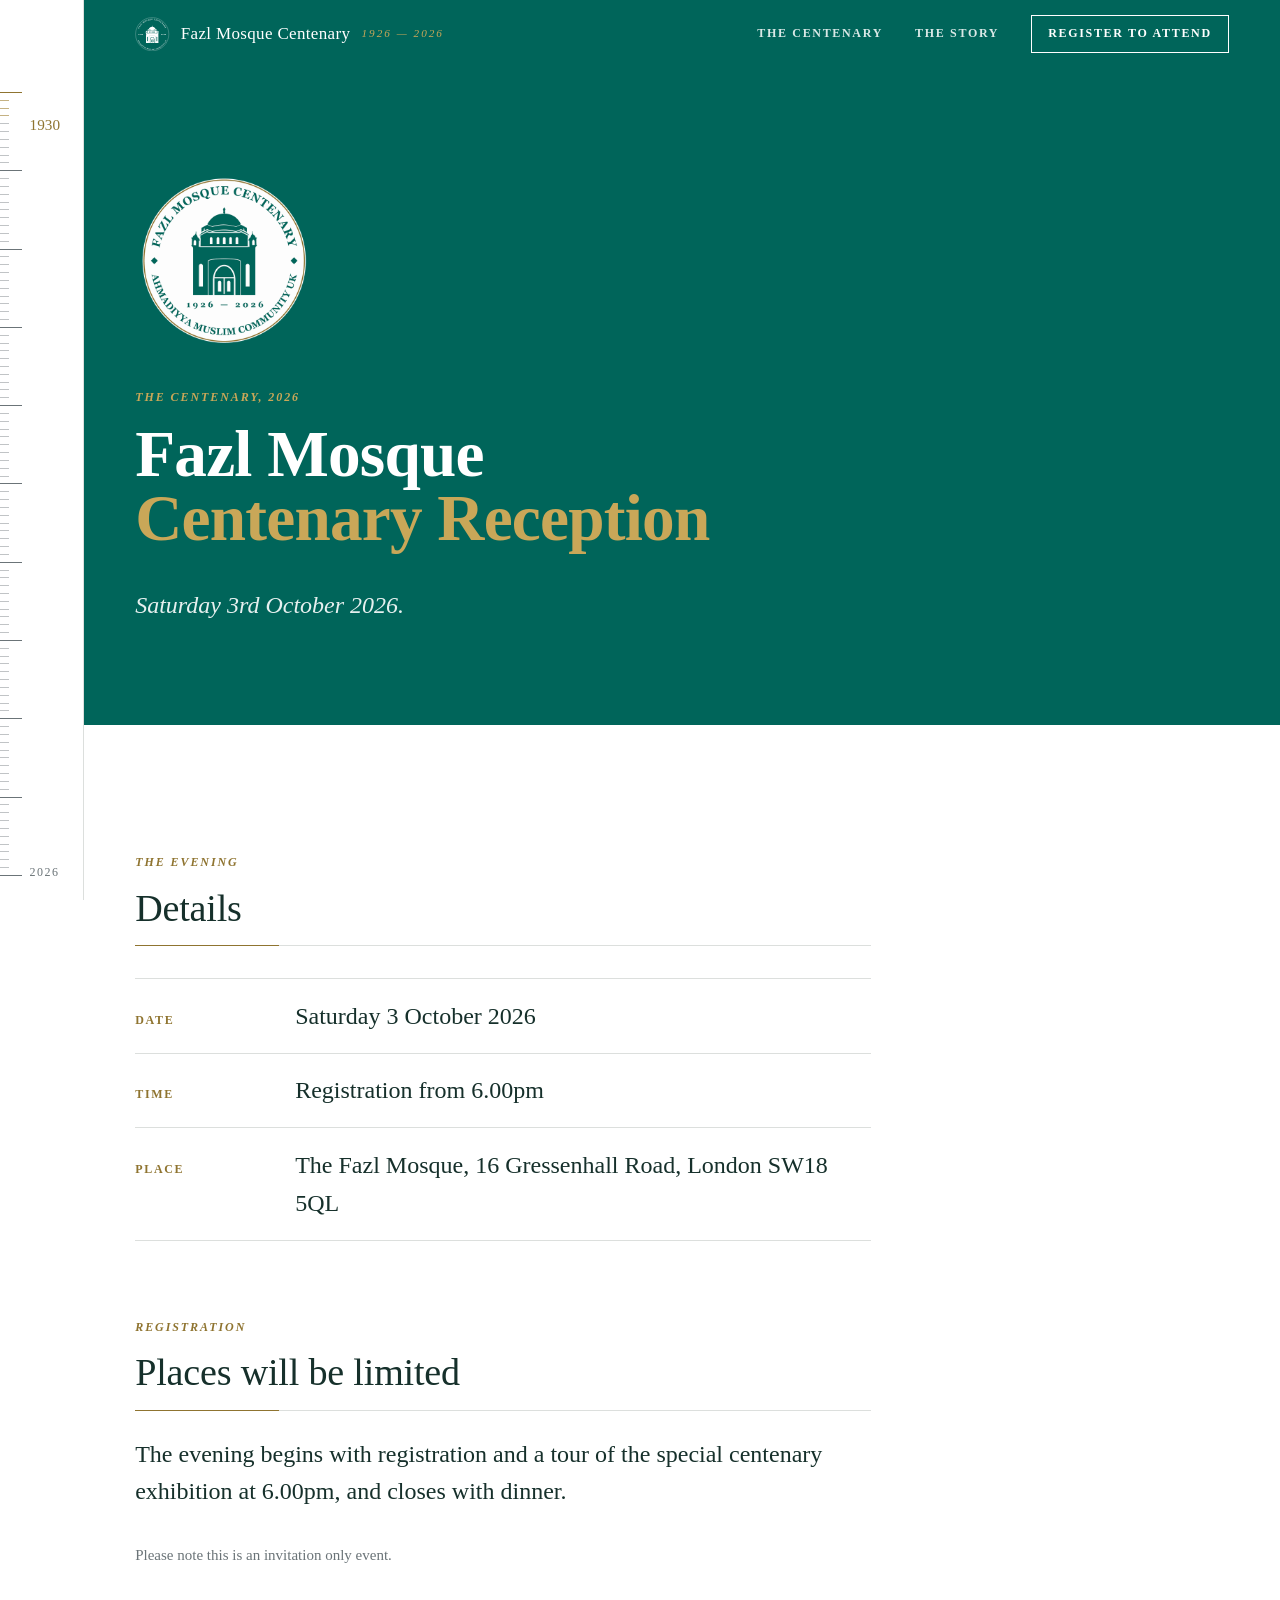
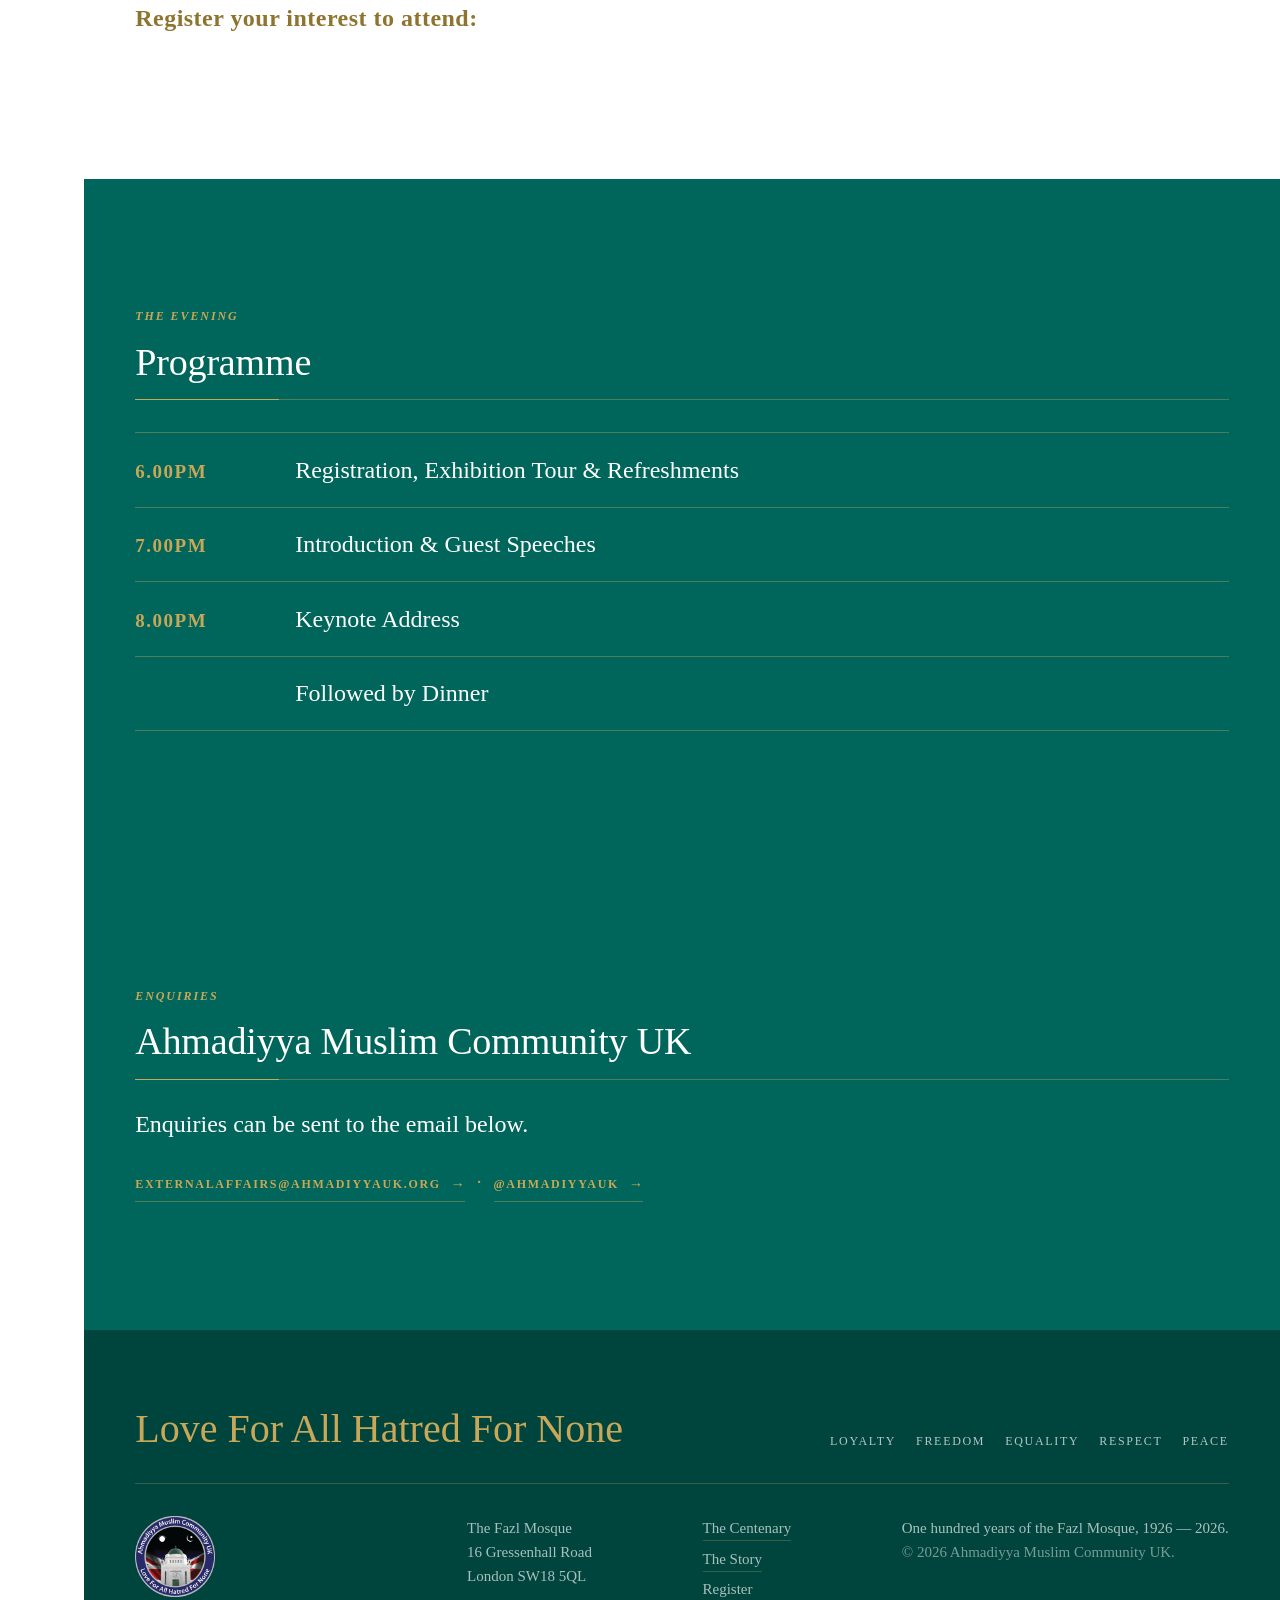
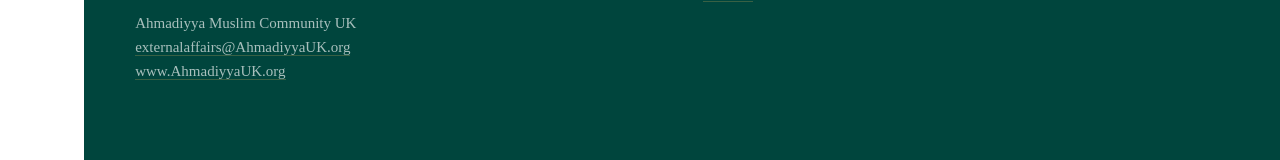
==== commit f6b9dfb9: "Set the browser tab titles The pages carry the reception's name, and the registration page says what" ====
--- a/register/index.html
+++ b/register/index.html
@@ -4,7 +4,7 @@
     <meta name="robots" content="noindex, nofollow" />
     <meta charset="utf-8" />
     <meta name="viewport" content="width=device-width, initial-scale=1" />
-    <title>Register — Fazl Mosque Centenary 1926 — 2026</title>
+    <title>Register to Attend</title>
     <meta
       name="description"
       content="Details of the Fazl Mosque centenary in 2026, the venue in Southfields, and how to register when registration opens."
